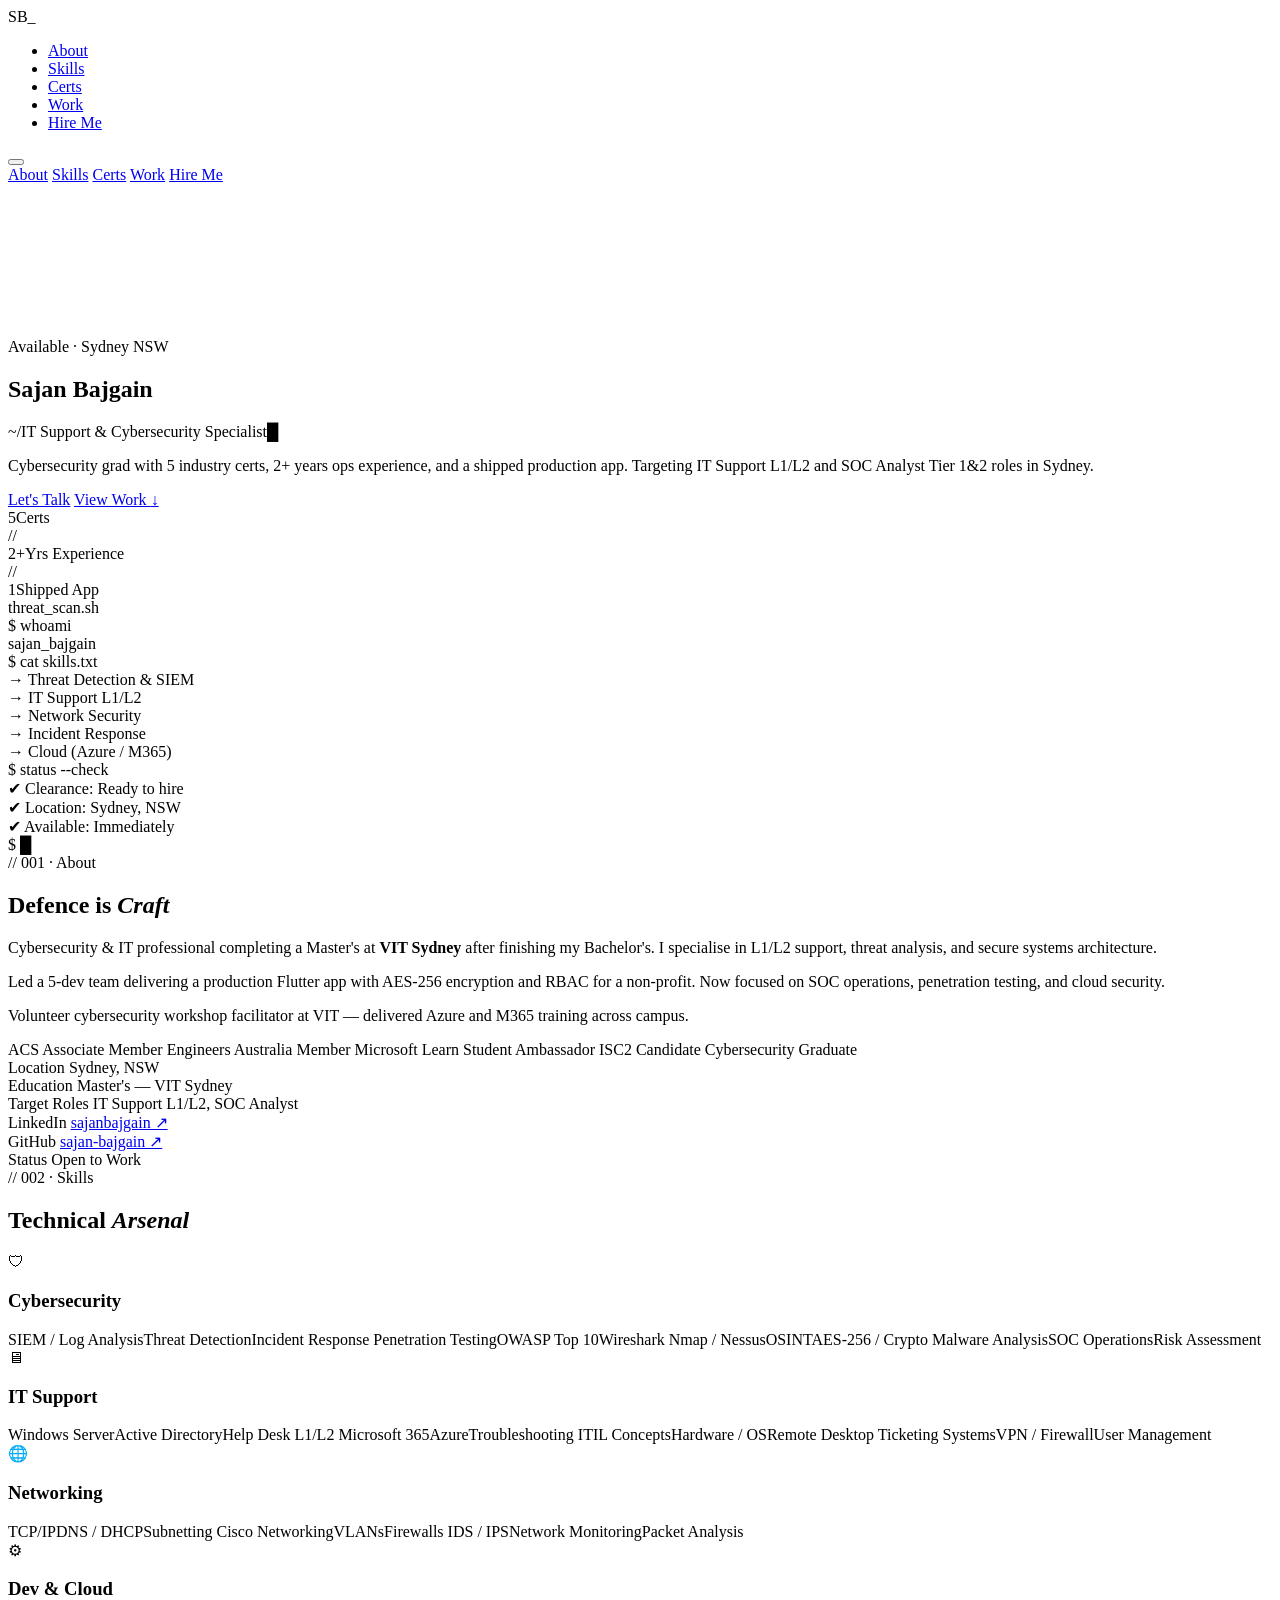
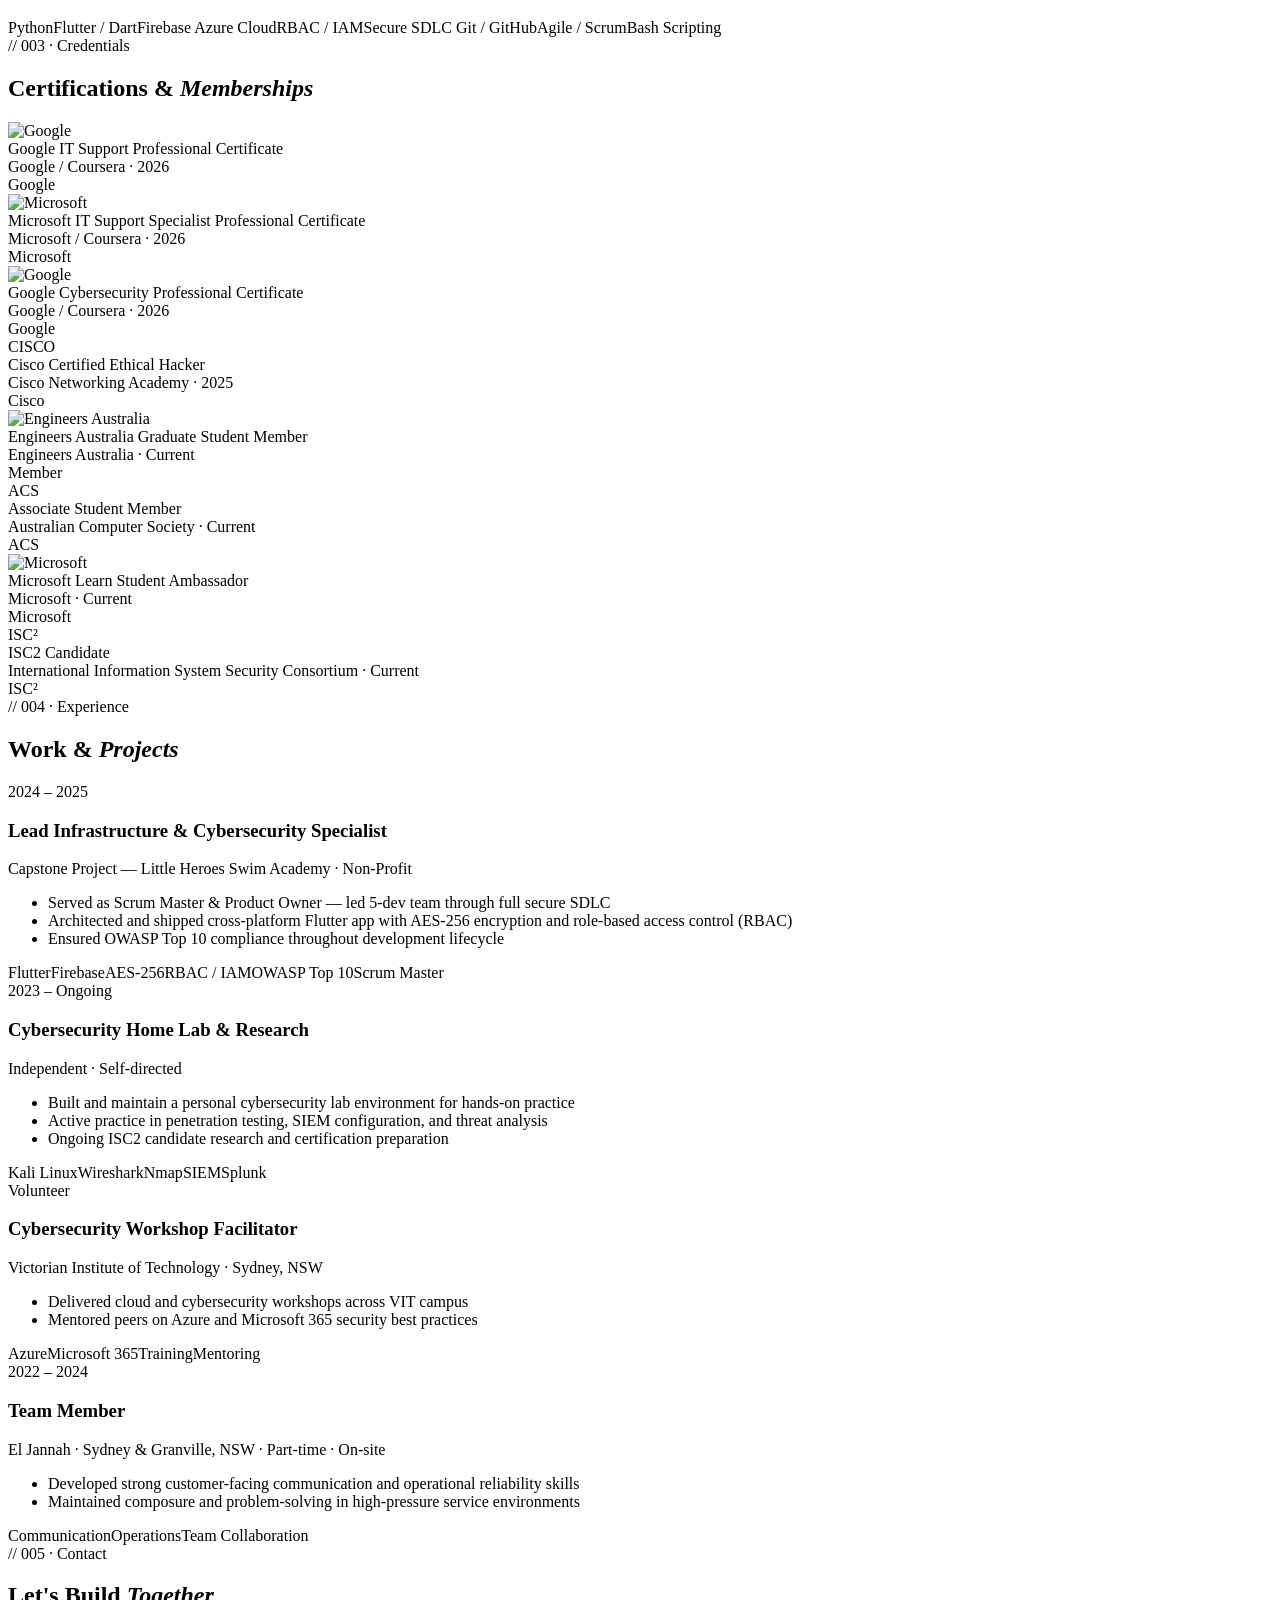
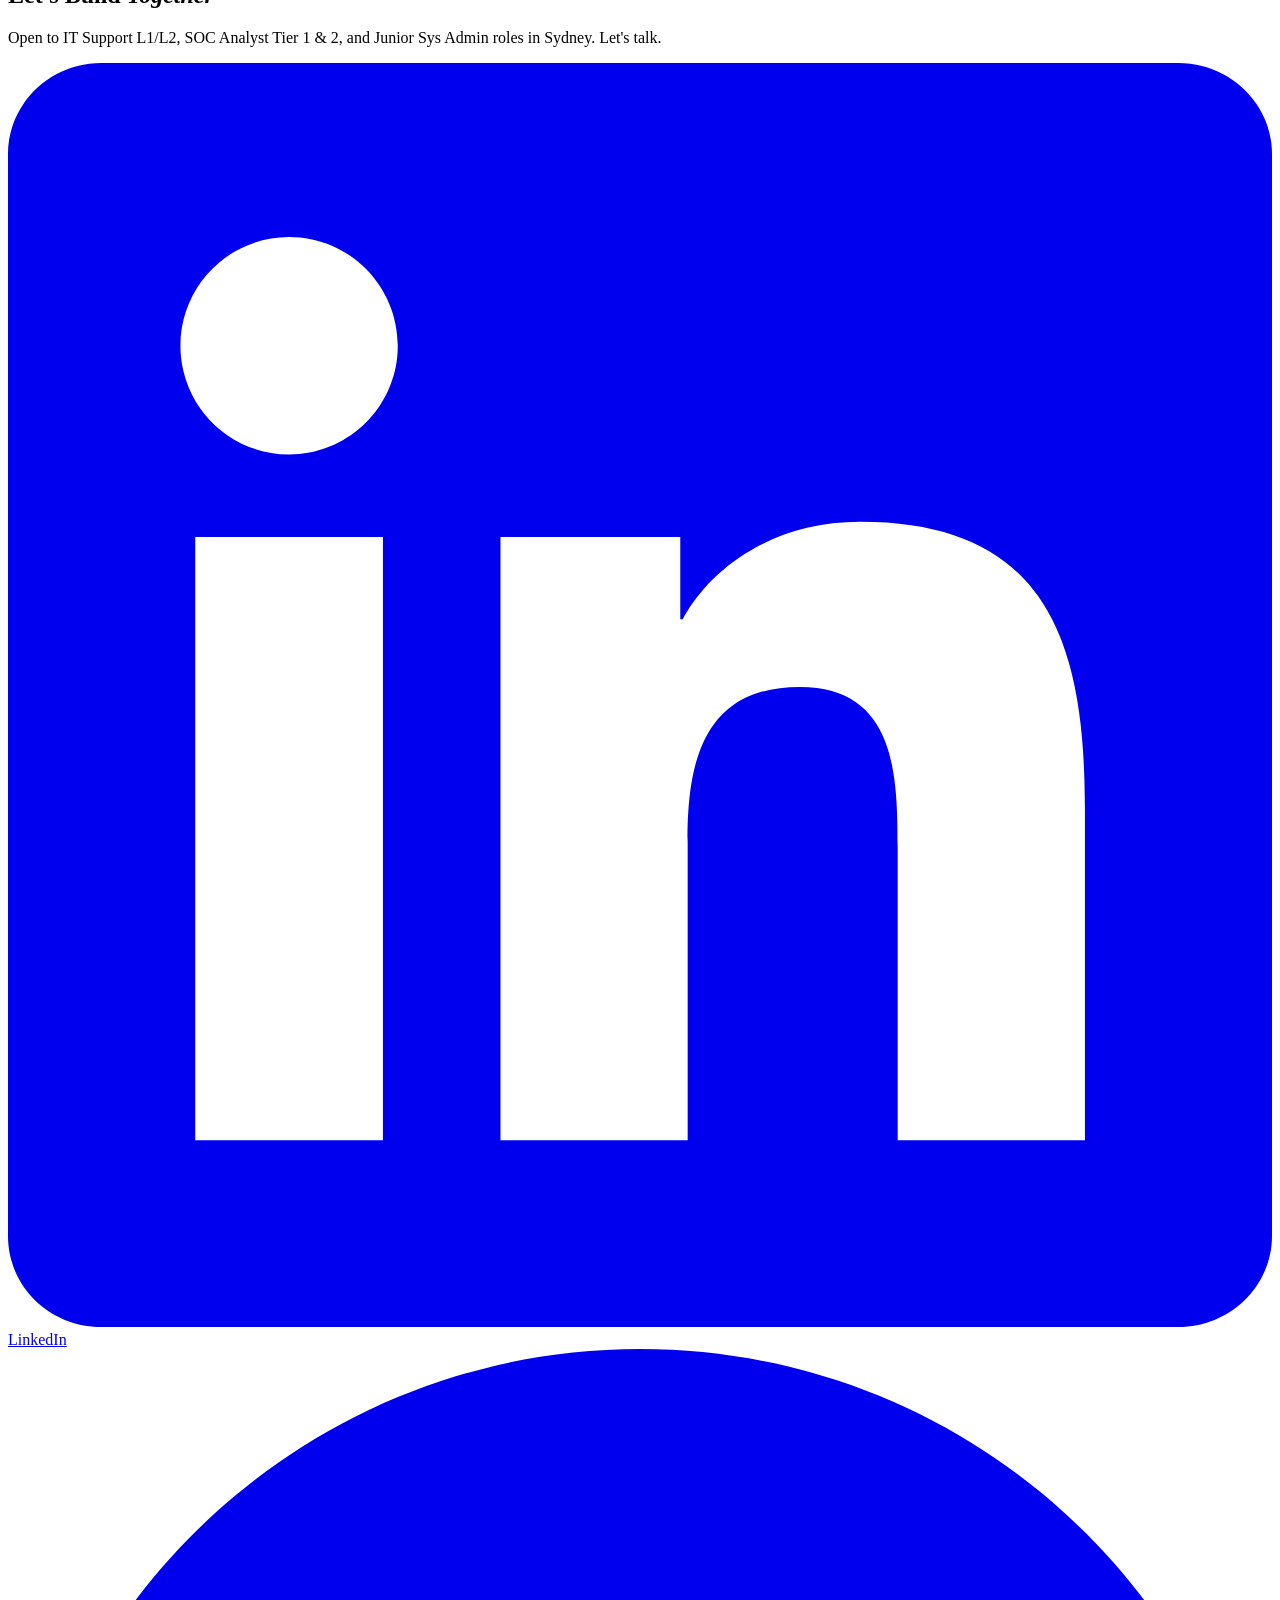
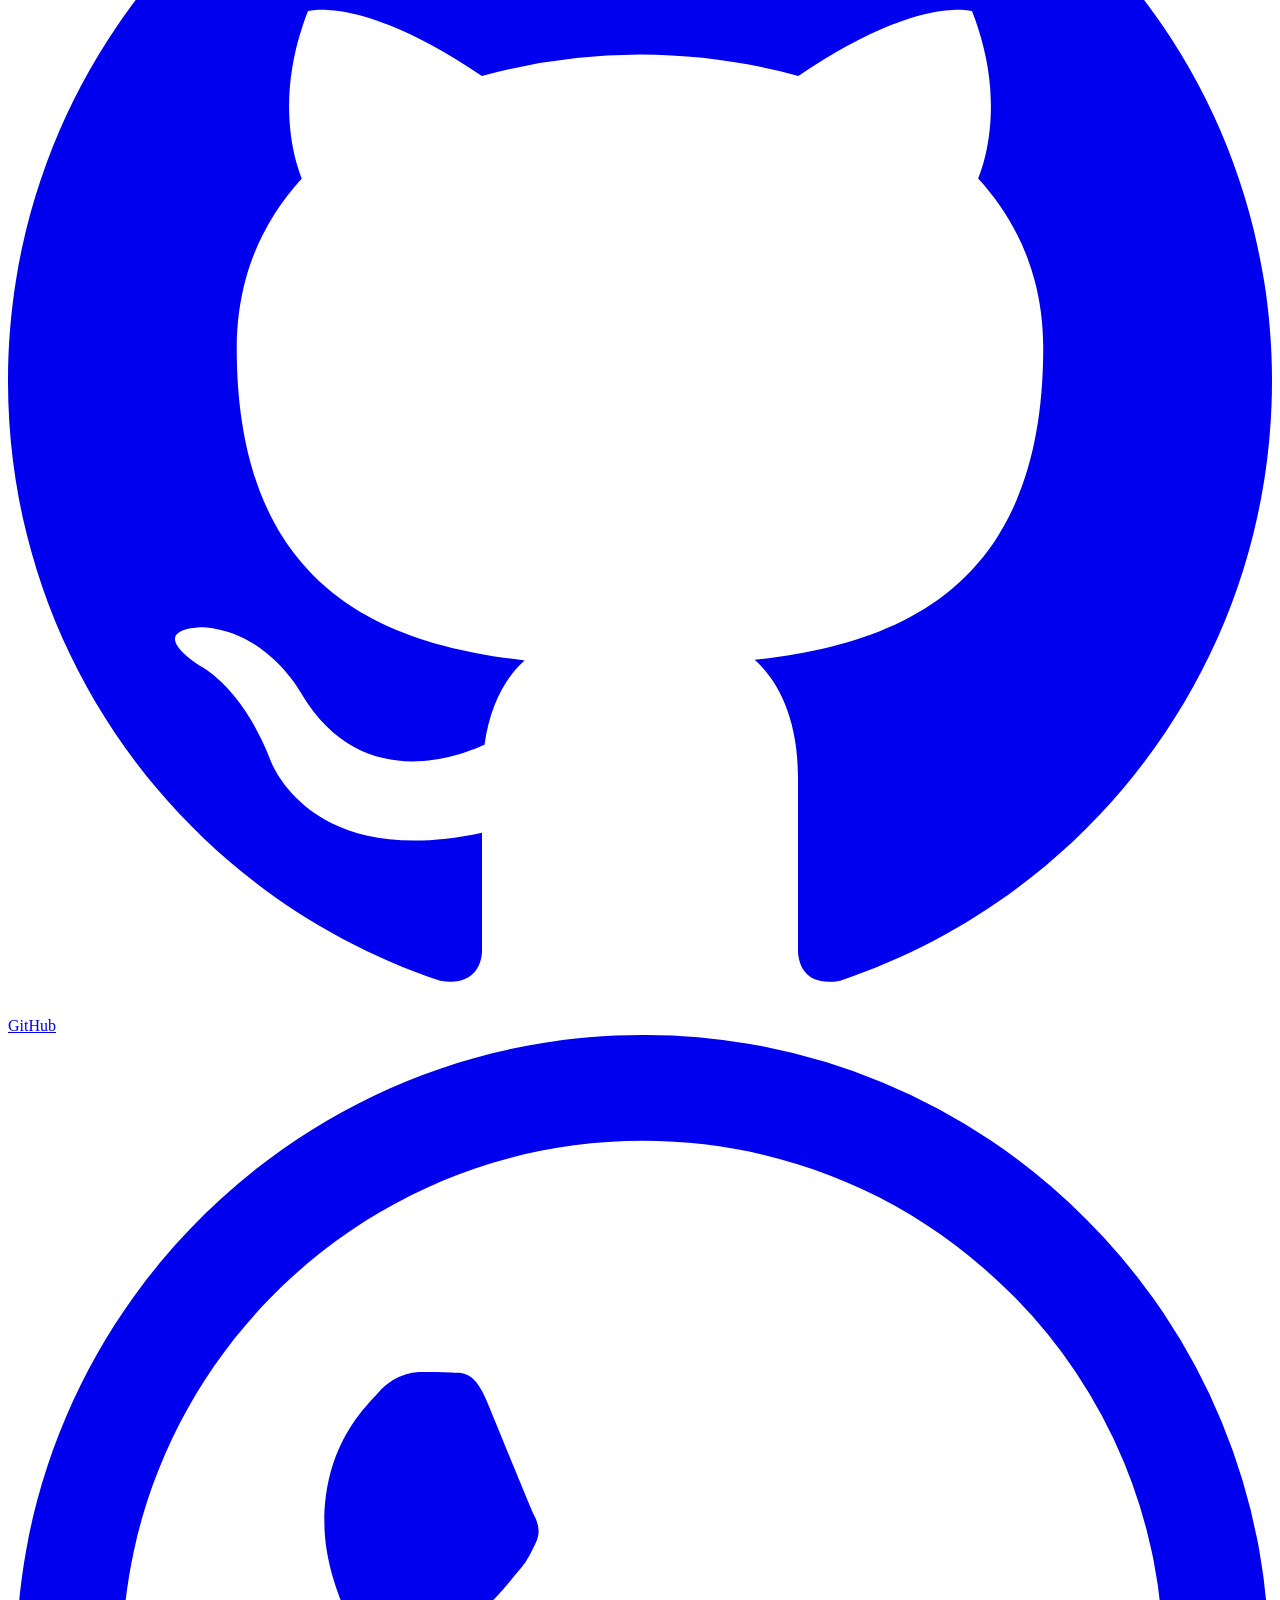
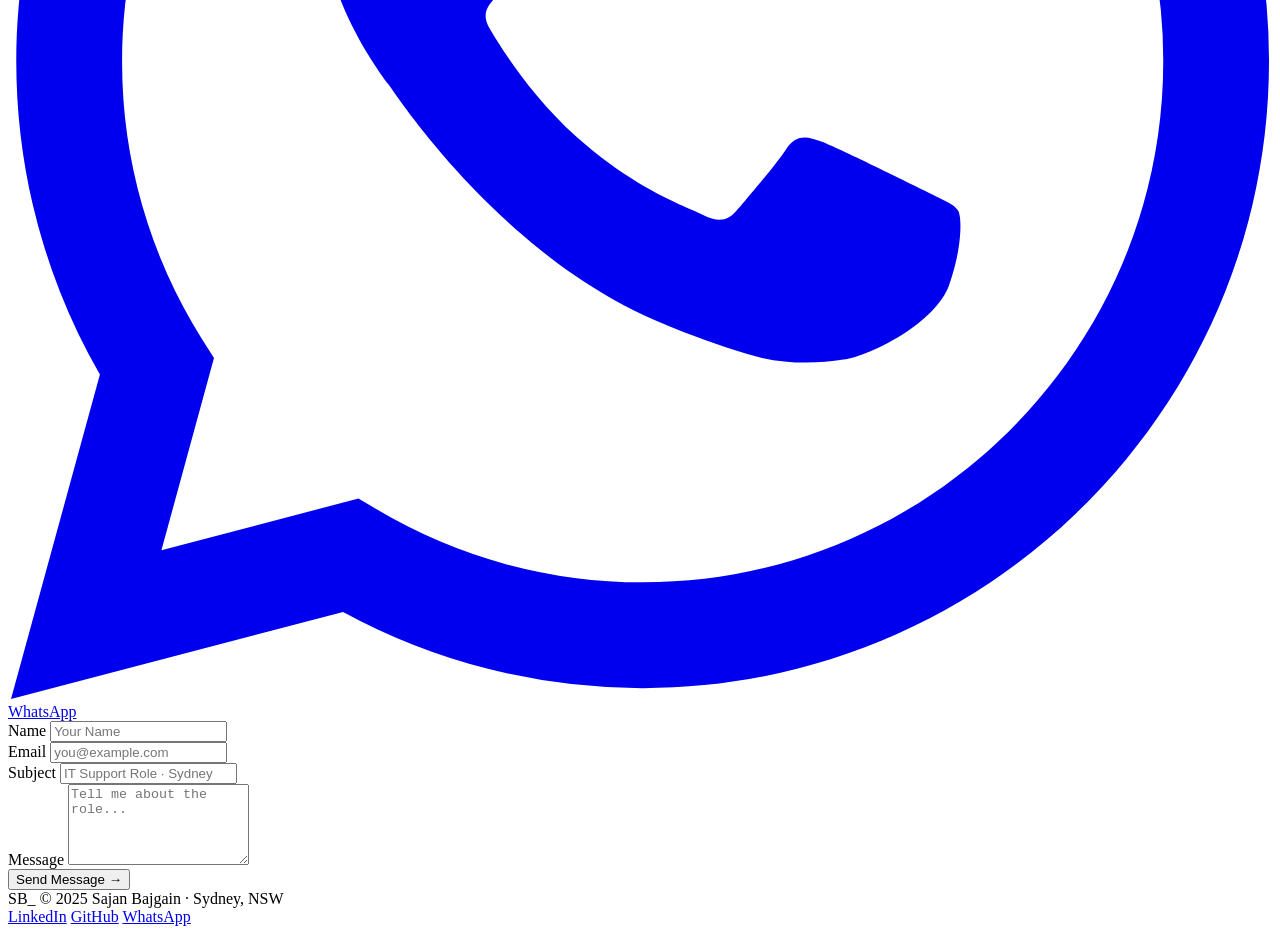
==== index.html @ f7d60b13 "Add files via upload" ====
<!DOCTYPE html>
<html lang="en">
<head>
<meta charset="UTF-8">
<meta name="viewport" content="width=device-width, initial-scale=1.0">
<title>Sajan Bajgain — IT Support & Cybersecurity</title>
<meta name="description" content="IT Support L1/L2 & SOC Analyst — Cybersecurity Graduate based in Sydney, NSW. Available for IT Support and SOC roles.">
<link rel="preconnect" href="https://fonts.googleapis.com">
<link rel="preconnect" href="https://fonts.gstatic.com" crossorigin>
<link href="https://fonts.googleapis.com/css2?family=IBM+Plex+Mono:ital,wght@0,300;0,400;0,500;0,600;0,700;1,300;1,400&family=Fraunces:ital,opsz,wght@0,9..144,300;0,9..144,400;0,9..144,700;0,9..144,900;1,9..144,300;1,9..144,400;1,9..144,700&family=DM+Sans:ital,opsz,wght@0,9..40,300;0,9..40,400;0,9..40,500;0,9..40,700;1,9..40,300&display=swap" rel="stylesheet">
<link rel="stylesheet" href="style.css">
</head>
<body>

<!-- NAV -->
<nav id="nav">
  <div class="nav-logo">SB<span class="nav-dot">_</span></div>
  <ul class="nav-links">
    <li><a href="#about">About</a></li>
    <li><a href="#skills">Skills</a></li>
    <li><a href="#certs">Certs</a></li>
    <li><a href="#experience">Work</a></li>
    <li><a href="#contact" class="nav-cta">Hire Me</a></li>
  </ul>
  <button class="nav-hamburger" id="hamburger" aria-label="Menu">
    <span></span><span></span><span></span>
  </button>
</nav>

<!-- MOBILE MENU -->
<div class="mobile-menu" id="mobileMenu">
  <a href="#about" class="mm-link">About</a>
  <a href="#skills" class="mm-link">Skills</a>
  <a href="#certs" class="mm-link">Certs</a>
  <a href="#experience" class="mm-link">Work</a>
  <a href="#contact" class="mm-link mm-cta">Hire Me</a>
</div>

<!-- HERO -->
<section id="hero">
  <div class="hero-bg">
    <canvas id="grid-canvas"></canvas>
  </div>
  <div class="hero-content">
    <div class="hero-tag">
      <span class="tag-dot"></span>
      <span class="tag-text">Available · Sydney NSW</span>
    </div>
    <h1 class="hero-name">
      <span class="name-line">Sajan</span>
      <span class="name-line">Bajgain</span>
    </h1>
    <div class="hero-role">
      <span class="role-prefix">~/</span><span id="typed-role">IT Support & Cybersecurity Specialist</span><span class="cursor-blink">█</span>
    </div>
    <p class="hero-desc">
      Cybersecurity grad with 5 industry certs, 2+ years ops experience, and a shipped production app. Targeting IT Support L1/L2 and SOC Analyst Tier 1&2 roles in Sydney.
    </p>
    <div class="hero-actions">
      <a href="#contact" class="btn-primary">Let's Talk</a>
      <a href="#experience" class="btn-ghost">View Work <span class="arrow">↓</span></a>
    </div>
    <div class="hero-stats">
      <div class="stat"><span class="stat-num">5</span><span class="stat-lbl">Certs</span></div>
      <div class="stat-sep">//</div>
      <div class="stat"><span class="stat-num">2+</span><span class="stat-lbl">Yrs Experience</span></div>
      <div class="stat-sep">//</div>
      <div class="stat"><span class="stat-num">1</span><span class="stat-lbl">Shipped App</span></div>
    </div>
  </div>
  <div class="hero-visual">
    <div class="terminal-card">
      <div class="term-header">
        <span class="term-dot red"></span>
        <span class="term-dot yellow"></span>
        <span class="term-dot green"></span>
        <span class="term-title">threat_scan.sh</span>
      </div>
      <div class="term-body">
        <div class="term-line"><span class="term-prompt">$</span> <span class="term-cmd">whoami</span></div>
        <div class="term-line term-out">sajan_bajgain</div>
        <div class="term-line"><span class="term-prompt">$</span> <span class="term-cmd">cat skills.txt</span></div>
        <div class="term-line term-green">→ Threat Detection & SIEM</div>
        <div class="term-line term-green">→ IT Support L1/L2</div>
        <div class="term-line term-green">→ Network Security</div>
        <div class="term-line term-green">→ Incident Response</div>
        <div class="term-line term-green">→ Cloud (Azure / M365)</div>
        <div class="term-line"><span class="term-prompt">$</span> <span class="term-cmd">status --check</span></div>
        <div class="term-line term-cyan">✔ Clearance: Ready to hire</div>
        <div class="term-line term-cyan">✔ Location: Sydney, NSW</div>
        <div class="term-line term-cyan">✔ Available: Immediately</div>
        <div class="term-line"><span class="term-prompt">$</span> <span class="cursor-blink-sm">█</span></div>
      </div>
    </div>
  </div>
</section>

<!-- ABOUT -->
<section id="about">
  <div class="container">
    <div class="section-label">// 001 · About</div>
    <div class="about-grid">
      <div class="about-text">
        <h2 class="section-heading">Defence is <em>Craft</em></h2>
        <p>Cybersecurity & IT professional completing a Master's at <strong>VIT Sydney</strong> after finishing my Bachelor's. I specialise in L1/L2 support, threat analysis, and secure systems architecture.</p>
        <p>Led a 5-dev team delivering a production Flutter app with AES-256 encryption and RBAC for a non-profit. Now focused on SOC operations, penetration testing, and cloud security.</p>
        <p>Volunteer cybersecurity workshop facilitator at VIT — delivered Azure and M365 training across campus.</p>
        <div class="about-badges">
          <span class="badge badge-blue">ACS Associate Member</span>
          <span class="badge badge-green">Engineers Australia Member</span>
          <span class="badge badge-purple">Microsoft Learn Student Ambassador</span>
          <span class="badge badge-teal">ISC2 Candidate</span>
          <span class="badge badge-orange">Cybersecurity Graduate</span>
        </div>
      </div>
      <div class="about-aside">
        <div class="info-card">
          <div class="info-row">
            <span class="info-key">Location</span>
            <span class="info-val">Sydney, NSW</span>
          </div>
          <div class="info-row">
            <span class="info-key">Education</span>
            <span class="info-val">Master's — VIT Sydney</span>
          </div>
          <div class="info-row">
            <span class="info-key">Target Roles</span>
            <span class="info-val">IT Support L1/L2, SOC Analyst</span>
          </div>
          <div class="info-row">
            <span class="info-key">LinkedIn</span>
            <span class="info-val"><a href="https://linkedin.com/in/sajanbajgain" target="_blank" rel="noopener">sajanbajgain ↗</a></span>
          </div>
          <div class="info-row">
            <span class="info-key">GitHub</span>
            <span class="info-val"><a href="https://github.com/sajan-bajgain" target="_blank" rel="noopener">sajan-bajgain ↗</a></span>
          </div>
          <div class="info-row">
            <span class="info-key">Status</span>
            <span class="info-val status-open"><span class="pulse"></span> Open to Work</span>
          </div>
        </div>
      </div>
    </div>
  </div>
</section>

<!-- SKILLS -->
<section id="skills">
  <div class="container">
    <div class="section-label">// 002 · Skills</div>
    <h2 class="section-heading">Technical <em>Arsenal</em></h2>
    <div class="skills-grid">

      <div class="skill-block">
        <div class="skill-block-header">
          <span class="skill-icon">🛡</span>
          <h3>Cybersecurity</h3>
        </div>
        <div class="skill-tags">
          <span>SIEM / Log Analysis</span><span>Threat Detection</span><span>Incident Response</span>
          <span>Penetration Testing</span><span>OWASP Top 10</span><span>Wireshark</span>
          <span>Nmap / Nessus</span><span>OSINT</span><span>AES-256 / Crypto</span>
          <span>Malware Analysis</span><span>SOC Operations</span><span>Risk Assessment</span>
        </div>
      </div>

      <div class="skill-block">
        <div class="skill-block-header">
          <span class="skill-icon">🖥</span>
          <h3>IT Support</h3>
        </div>
        <div class="skill-tags">
          <span>Windows Server</span><span>Active Directory</span><span>Help Desk L1/L2</span>
          <span>Microsoft 365</span><span>Azure</span><span>Troubleshooting</span>
          <span>ITIL Concepts</span><span>Hardware / OS</span><span>Remote Desktop</span>
          <span>Ticketing Systems</span><span>VPN / Firewall</span><span>User Management</span>
        </div>
      </div>

      <div class="skill-block">
        <div class="skill-block-header">
          <span class="skill-icon">🌐</span>
          <h3>Networking</h3>
        </div>
        <div class="skill-tags">
          <span>TCP/IP</span><span>DNS / DHCP</span><span>Subnetting</span>
          <span>Cisco Networking</span><span>VLANs</span><span>Firewalls</span>
          <span>IDS / IPS</span><span>Network Monitoring</span><span>Packet Analysis</span>
        </div>
      </div>

      <div class="skill-block">
        <div class="skill-block-header">
          <span class="skill-icon">⚙</span>
          <h3>Dev & Cloud</h3>
        </div>
        <div class="skill-tags">
          <span>Python</span><span>Flutter / Dart</span><span>Firebase</span>
          <span>Azure Cloud</span><span>RBAC / IAM</span><span>Secure SDLC</span>
          <span>Git / GitHub</span><span>Agile / Scrum</span><span>Bash Scripting</span>
        </div>
      </div>

    </div>
  </div>
</section>

<!-- CERTIFICATIONS -->
<section id="certs">
  <div class="container">
    <div class="section-label">// 003 · Credentials</div>
    <h2 class="section-heading">Certifications & <em>Memberships</em></h2>
    <div class="certs-list">

      <div class="cert-row">
        <div class="cert-logo">
          <img src="https://upload.wikimedia.org/wikipedia/commons/thumb/5/53/Google_%22G%22_Logo.svg/96px-Google_%22G%22_Logo.svg.png" alt="Google" loading="lazy">
        </div>
        <div class="cert-info">
          <div class="cert-name">Google IT Support Professional Certificate</div>
          <div class="cert-meta">Google / Coursera · 2026</div>
        </div>
        <div class="cert-badge badge-google">Google</div>
      </div>

      <div class="cert-row">
        <div class="cert-logo">
          <img src="https://upload.wikimedia.org/wikipedia/commons/thumb/4/44/Microsoft_logo.svg/96px-Microsoft_logo.svg.png" alt="Microsoft" loading="lazy">
        </div>
        <div class="cert-info">
          <div class="cert-name">Microsoft IT Support Specialist Professional Certificate</div>
          <div class="cert-meta">Microsoft / Coursera · 2026</div>
        </div>
        <div class="cert-badge badge-ms">Microsoft</div>
      </div>

      <div class="cert-row">
        <div class="cert-logo">
          <img src="https://upload.wikimedia.org/wikipedia/commons/thumb/5/53/Google_%22G%22_Logo.svg/96px-Google_%22G%22_Logo.svg.png" alt="Google" loading="lazy">
        </div>
        <div class="cert-info">
          <div class="cert-name">Google Cybersecurity Professional Certificate</div>
          <div class="cert-meta">Google / Coursera · 2026</div>
        </div>
        <div class="cert-badge badge-google">Google</div>
      </div>

      <div class="cert-row">
        <div class="cert-logo cert-logo-cisco">
          <span>CISCO</span>
        </div>
        <div class="cert-info">
          <div class="cert-name">Cisco Certified Ethical Hacker</div>
          <div class="cert-meta">Cisco Networking Academy · 2025</div>
        </div>
        <div class="cert-badge badge-cisco">Cisco</div>
      </div>

      <div class="cert-row">
        <div class="cert-logo">
          <img src="https://images.credly.com/images/c02031d7-a76a-4f9d-b788-861d444c9344/blob.png" alt="Engineers Australia" loading="lazy">
        </div>
        <div class="cert-info">
          <div class="cert-name">Engineers Australia Graduate Student Member</div>
          <div class="cert-meta">Engineers Australia · Current</div>
        </div>
        <div class="cert-badge badge-ea">Member</div>
      </div>

      <div class="cert-row">
        <div class="cert-logo cert-logo-acs">
          <span>ACS</span>
        </div>
        <div class="cert-info">
          <div class="cert-name">Associate Student Member</div>
          <div class="cert-meta">Australian Computer Society · Current</div>
        </div>
        <div class="cert-badge badge-acs">ACS</div>
      </div>

      <div class="cert-row">
        <div class="cert-logo cert-logo-ms-blue">
          <img src="https://upload.wikimedia.org/wikipedia/commons/thumb/4/44/Microsoft_logo.svg/96px-Microsoft_logo.svg.png" alt="Microsoft" loading="lazy">
        </div>
        <div class="cert-info">
          <div class="cert-name">Microsoft Learn Student Ambassador</div>
          <div class="cert-meta">Microsoft · Current</div>
        </div>
        <div class="cert-badge badge-ms">Microsoft</div>
      </div>

      <div class="cert-row">
        <div class="cert-logo cert-logo-isc2">
          <span>ISC²</span>
        </div>
        <div class="cert-info">
          <div class="cert-name">ISC2 Candidate</div>
          <div class="cert-meta">International Information System Security Consortium · Current</div>
        </div>
        <div class="cert-badge badge-isc2">ISC²</div>
      </div>

    </div>
  </div>
</section>

<!-- EXPERIENCE -->
<section id="experience">
  <div class="container">
    <div class="section-label">// 004 · Experience</div>
    <h2 class="section-heading">Work & <em>Projects</em></h2>
    <div class="timeline">

      <div class="tl-item">
        <div class="tl-marker"></div>
        <div class="tl-content">
          <div class="tl-period">2024 – 2025</div>
          <h3 class="tl-title">Lead Infrastructure & Cybersecurity Specialist</h3>
          <div class="tl-org">Capstone Project — Little Heroes Swim Academy · Non-Profit</div>
          <ul class="tl-points">
            <li>Served as Scrum Master & Product Owner — led 5-dev team through full secure SDLC</li>
            <li>Architected and shipped cross-platform Flutter app with AES-256 encryption and role-based access control (RBAC)</li>
            <li>Ensured OWASP Top 10 compliance throughout development lifecycle</li>
          </ul>
          <div class="tl-tags">
            <span>Flutter</span><span>Firebase</span><span>AES-256</span><span>RBAC / IAM</span><span>OWASP Top 10</span><span>Scrum Master</span>
          </div>
        </div>
      </div>

      <div class="tl-item">
        <div class="tl-marker"></div>
        <div class="tl-content">
          <div class="tl-period">2023 – Ongoing</div>
          <h3 class="tl-title">Cybersecurity Home Lab & Research</h3>
          <div class="tl-org">Independent · Self-directed</div>
          <ul class="tl-points">
            <li>Built and maintain a personal cybersecurity lab environment for hands-on practice</li>
            <li>Active practice in penetration testing, SIEM configuration, and threat analysis</li>
            <li>Ongoing ISC2 candidate research and certification preparation</li>
          </ul>
          <div class="tl-tags">
            <span>Kali Linux</span><span>Wireshark</span><span>Nmap</span><span>SIEM</span><span>Splunk</span>
          </div>
        </div>
      </div>

      <div class="tl-item">
        <div class="tl-marker"></div>
        <div class="tl-content">
          <div class="tl-period">Volunteer</div>
          <h3 class="tl-title">Cybersecurity Workshop Facilitator</h3>
          <div class="tl-org">Victorian Institute of Technology · Sydney, NSW</div>
          <ul class="tl-points">
            <li>Delivered cloud and cybersecurity workshops across VIT campus</li>
            <li>Mentored peers on Azure and Microsoft 365 security best practices</li>
          </ul>
          <div class="tl-tags">
            <span>Azure</span><span>Microsoft 365</span><span>Training</span><span>Mentoring</span>
          </div>
        </div>
      </div>

      <div class="tl-item">
        <div class="tl-marker"></div>
        <div class="tl-content">
          <div class="tl-period">2022 – 2024</div>
          <h3 class="tl-title">Team Member</h3>
          <div class="tl-org">El Jannah · Sydney & Granville, NSW · Part-time · On-site</div>
          <ul class="tl-points">
            <li>Developed strong customer-facing communication and operational reliability skills</li>
            <li>Maintained composure and problem-solving in high-pressure service environments</li>
          </ul>
          <div class="tl-tags">
            <span>Communication</span><span>Operations</span><span>Team Collaboration</span>
          </div>
        </div>
      </div>

    </div>
  </div>
</section>

<!-- CONTACT -->
<section id="contact">
  <div class="container">
    <div class="section-label">// 005 · Contact</div>
    <div class="contact-split">
      <div class="contact-left">
        <h2 class="section-heading">Let's Build <em>Together</em></h2>
        <p class="contact-desc">Open to IT Support L1/L2, SOC Analyst Tier 1 & 2, and Junior Sys Admin roles in Sydney. Let's talk.</p>
        <div class="contact-links">
          <a href="https://linkedin.com/in/sajanbajgain" target="_blank" rel="noopener" class="contact-link">
            <svg viewBox="0 0 24 24" fill="currentColor"><path d="M20.447 20.452h-3.554v-5.569c0-1.328-.027-3.037-1.852-3.037-1.853 0-2.136 1.445-2.136 2.939v5.667H9.351V9h3.414v1.561h.046c.477-.9 1.637-1.85 3.37-1.85 3.601 0 4.267 2.37 4.267 5.455v6.286zM5.337 7.433c-1.144 0-2.063-.926-2.063-2.065 0-1.138.92-2.063 2.063-2.063 1.14 0 2.064.925 2.064 2.063 0 1.139-.925 2.065-2.064 2.065zm1.782 13.019H3.555V9h3.564v11.452zM22.225 0H1.771C.792 0 0 .774 0 1.729v20.542C0 23.227.792 24 1.771 24h20.451C23.2 24 24 23.227 24 22.271V1.729C24 .774 23.2 0 22.222 0h.003z"/></svg>
            LinkedIn
          </a>
          <a href="https://github.com/sajan-bajgain" target="_blank" rel="noopener" class="contact-link">
            <svg viewBox="0 0 24 24" fill="currentColor"><path d="M12 0C5.374 0 0 5.373 0 12c0 5.302 3.438 9.8 8.207 11.387.599.111.793-.261.793-.577v-2.234c-3.338.726-4.033-1.416-4.033-1.416-.546-1.387-1.333-1.756-1.333-1.756-1.089-.745.083-.729.083-.729 1.205.084 1.839 1.237 1.839 1.237 1.07 1.834 2.807 1.304 3.492.997.107-.775.418-1.305.762-1.604-2.665-.305-5.467-1.334-5.467-5.931 0-1.311.469-2.381 1.236-3.221-.124-.303-.535-1.524.117-3.176 0 0 1.008-.322 3.301 1.23A11.509 11.509 0 0112 5.803c1.02.005 2.047.138 3.006.404 2.291-1.552 3.297-1.23 3.297-1.23.653 1.653.242 2.874.118 3.176.77.84 1.235 1.911 1.235 3.221 0 4.609-2.807 5.624-5.479 5.921.43.372.823 1.102.823 2.222v3.293c0 .319.192.694.801.576C20.566 21.797 24 17.3 24 12c0-6.627-5.373-12-12-12z"/></svg>
            GitHub
          </a>
          <a href="https://wa.me/61411158424" target="_blank" rel="noopener" class="contact-link">
            <svg viewBox="0 0 24 24" fill="currentColor"><path d="M17.472 14.382c-.297-.149-1.758-.867-2.03-.967-.273-.099-.471-.148-.67.15-.197.297-.767.966-.94 1.164-.173.199-.347.223-.644.075-.297-.15-1.255-.463-2.39-1.475-.883-.788-1.48-1.761-1.653-2.059-.173-.297-.018-.458.13-.606.134-.133.298-.347.446-.52.149-.174.198-.298.298-.497.099-.198.05-.371-.025-.52-.075-.149-.669-1.612-.916-2.207-.242-.579-.487-.5-.669-.51-.173-.008-.371-.01-.57-.01-.198 0-.52.074-.792.372-.272.297-1.04 1.016-1.04 2.479 0 1.462 1.065 2.875 1.213 3.074.149.198 2.096 3.2 5.077 4.487.709.306 1.262.489 1.694.625.712.227 1.36.195 1.871.118.571-.085 1.758-.719 2.006-1.413.248-.694.248-1.289.173-1.413-.074-.124-.272-.198-.57-.347m-5.421 7.403h-.004a9.87 9.87 0 01-5.031-1.378l-.361-.214-3.741.982.998-3.648-.235-.374a9.86 9.86 0 01-1.51-5.26c.001-5.45 4.436-9.884 9.888-9.884 2.64 0 5.122 1.03 6.988 2.898a9.825 9.825 0 012.893 6.994c-.003 5.45-4.437 9.884-9.885 9.884m8.413-18.297A11.815 11.815 0 0012.05 0C5.495 0 .16 5.335.157 11.892c0 2.096.547 4.142 1.588 5.945L.057 24l6.305-1.654a11.882 11.882 0 005.683 1.448h.005c6.554 0 11.89-5.335 11.893-11.893a11.821 11.821 0 00-3.48-8.413z"/></svg>
            WhatsApp
          </a>
        </div>
      </div>
      <div class="contact-right">
        <form class="contact-form" id="contactForm" action="https://formspree.io/f/xlgvklgp" method="POST">
          <div class="form-row">
            <div class="form-group">
              <label for="name">Name</label>
              <input type="text" id="name" name="name" placeholder="Your Name" required>
            </div>
            <div class="form-group">
              <label for="email">Email</label>
              <input type="email" id="email" name="email" placeholder="you@example.com" required>
            </div>
          </div>
          <div class="form-group">
            <label for="subject">Subject</label>
            <input type="text" id="subject" name="subject" placeholder="IT Support Role · Sydney" required>
          </div>
          <div class="form-group">
            <label for="message">Message</label>
            <textarea id="message" name="message" rows="5" placeholder="Tell me about the role..." required></textarea>
          </div>
          <button type="submit" class="btn-primary form-submit">
            Send Message <span class="arrow">→</span>
          </button>
          <div id="form-success" class="form-success" style="display:none">✔ Message sent — I'll be in touch within 24 hours.</div>
        </form>
      </div>
    </div>
  </div>
</section>

<!-- FOOTER -->
<footer>
  <div class="container footer-inner">
    <div class="footer-left">
      <span class="footer-logo">SB<span>_</span></span>
      <span class="footer-copy">© 2025 Sajan Bajgain · Sydney, NSW</span>
    </div>
    <div class="footer-right">
      <a href="https://linkedin.com/in/sajanbajgain" target="_blank" rel="noopener">LinkedIn</a>
      <a href="https://github.com/sajan-bajgain" target="_blank" rel="noopener">GitHub</a>
      <a href="https://wa.me/61411158424" target="_blank" rel="noopener">WhatsApp</a>
    </div>
  </div>
</footer>

<script src="script.js"></script>
</body>
</html>
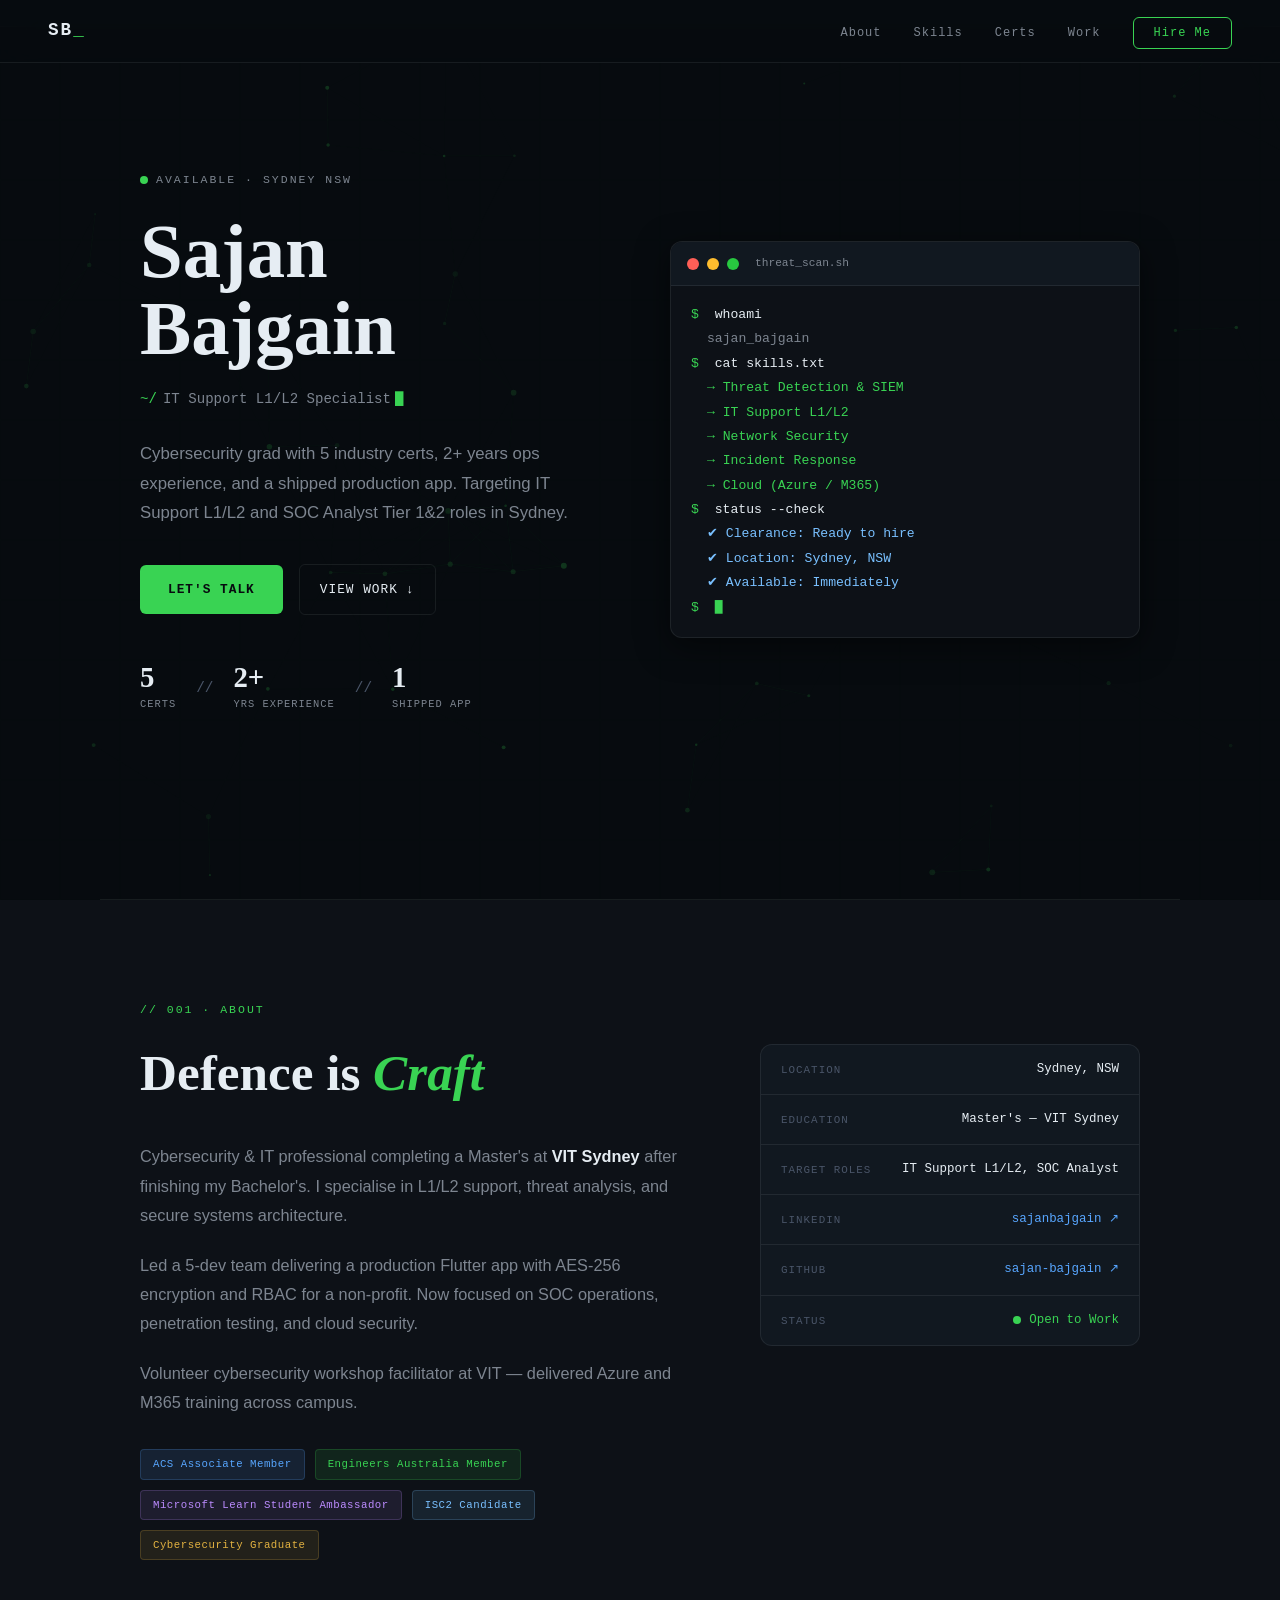
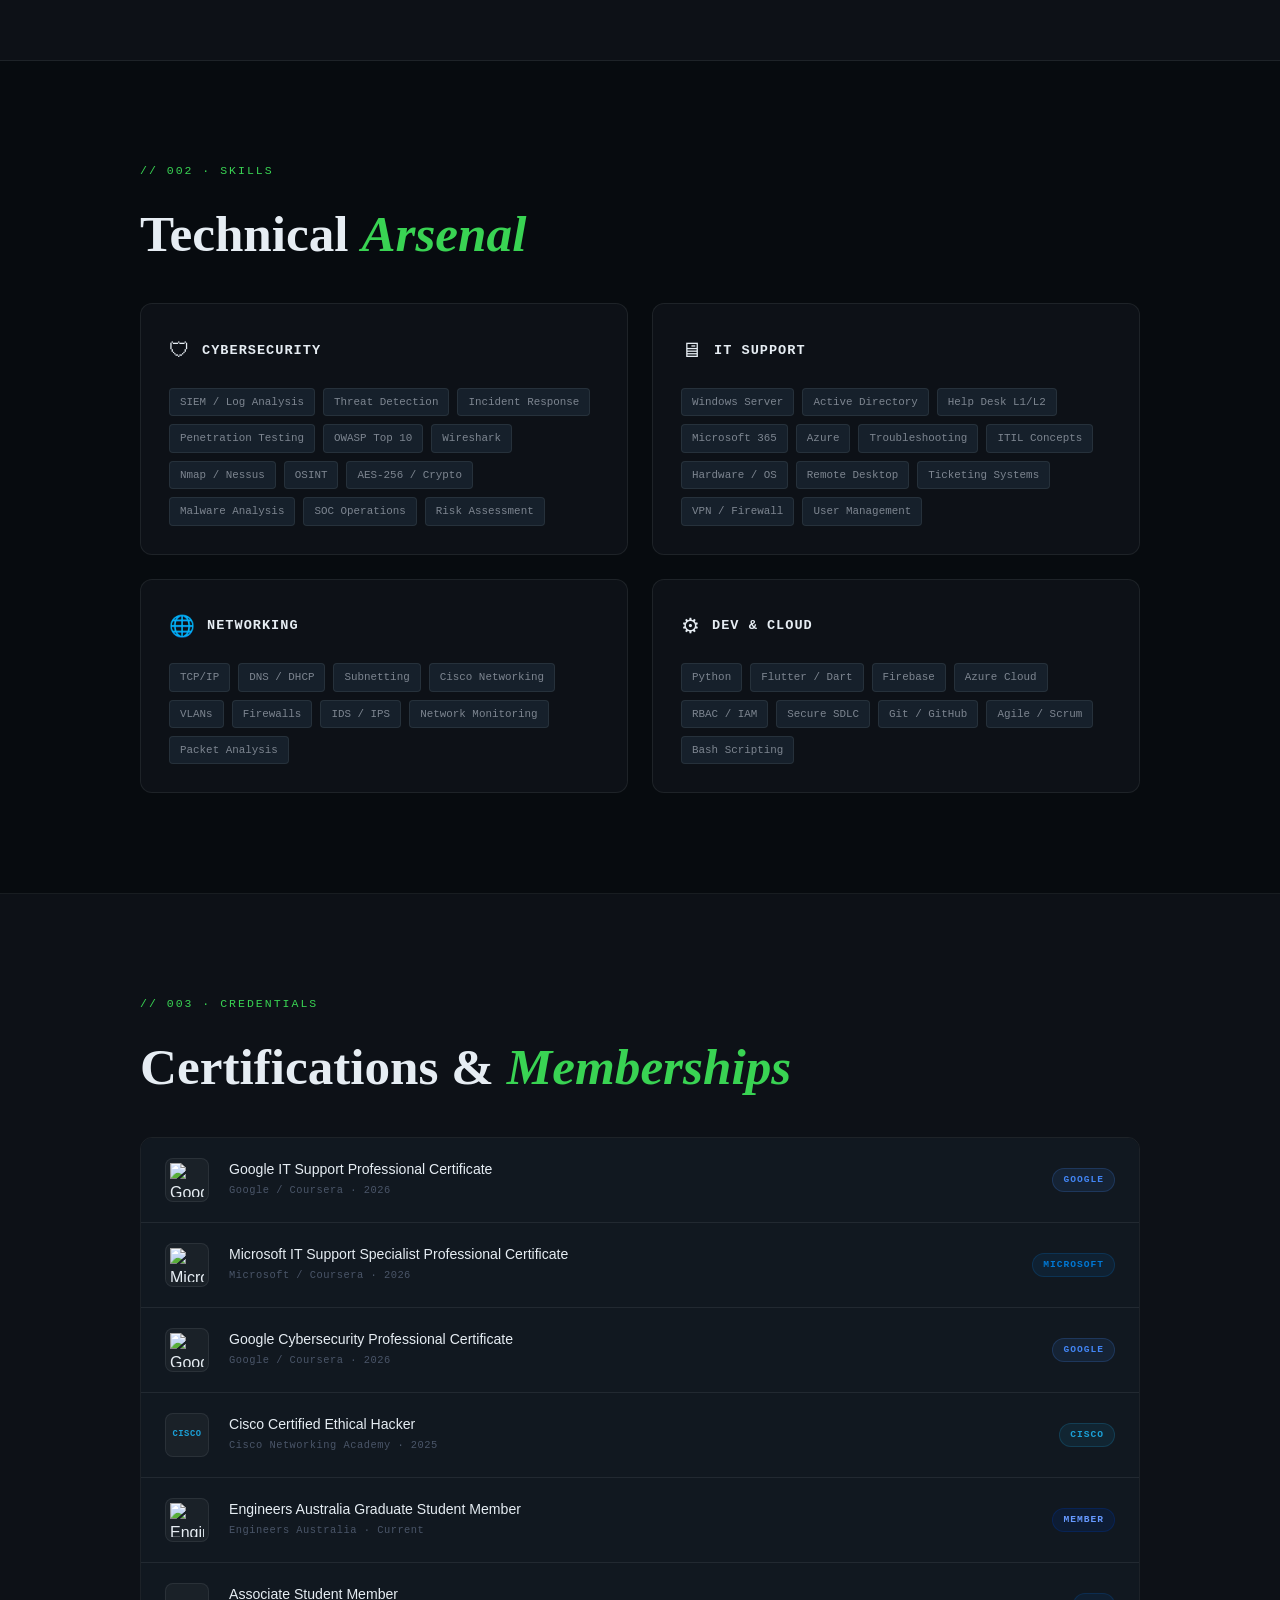
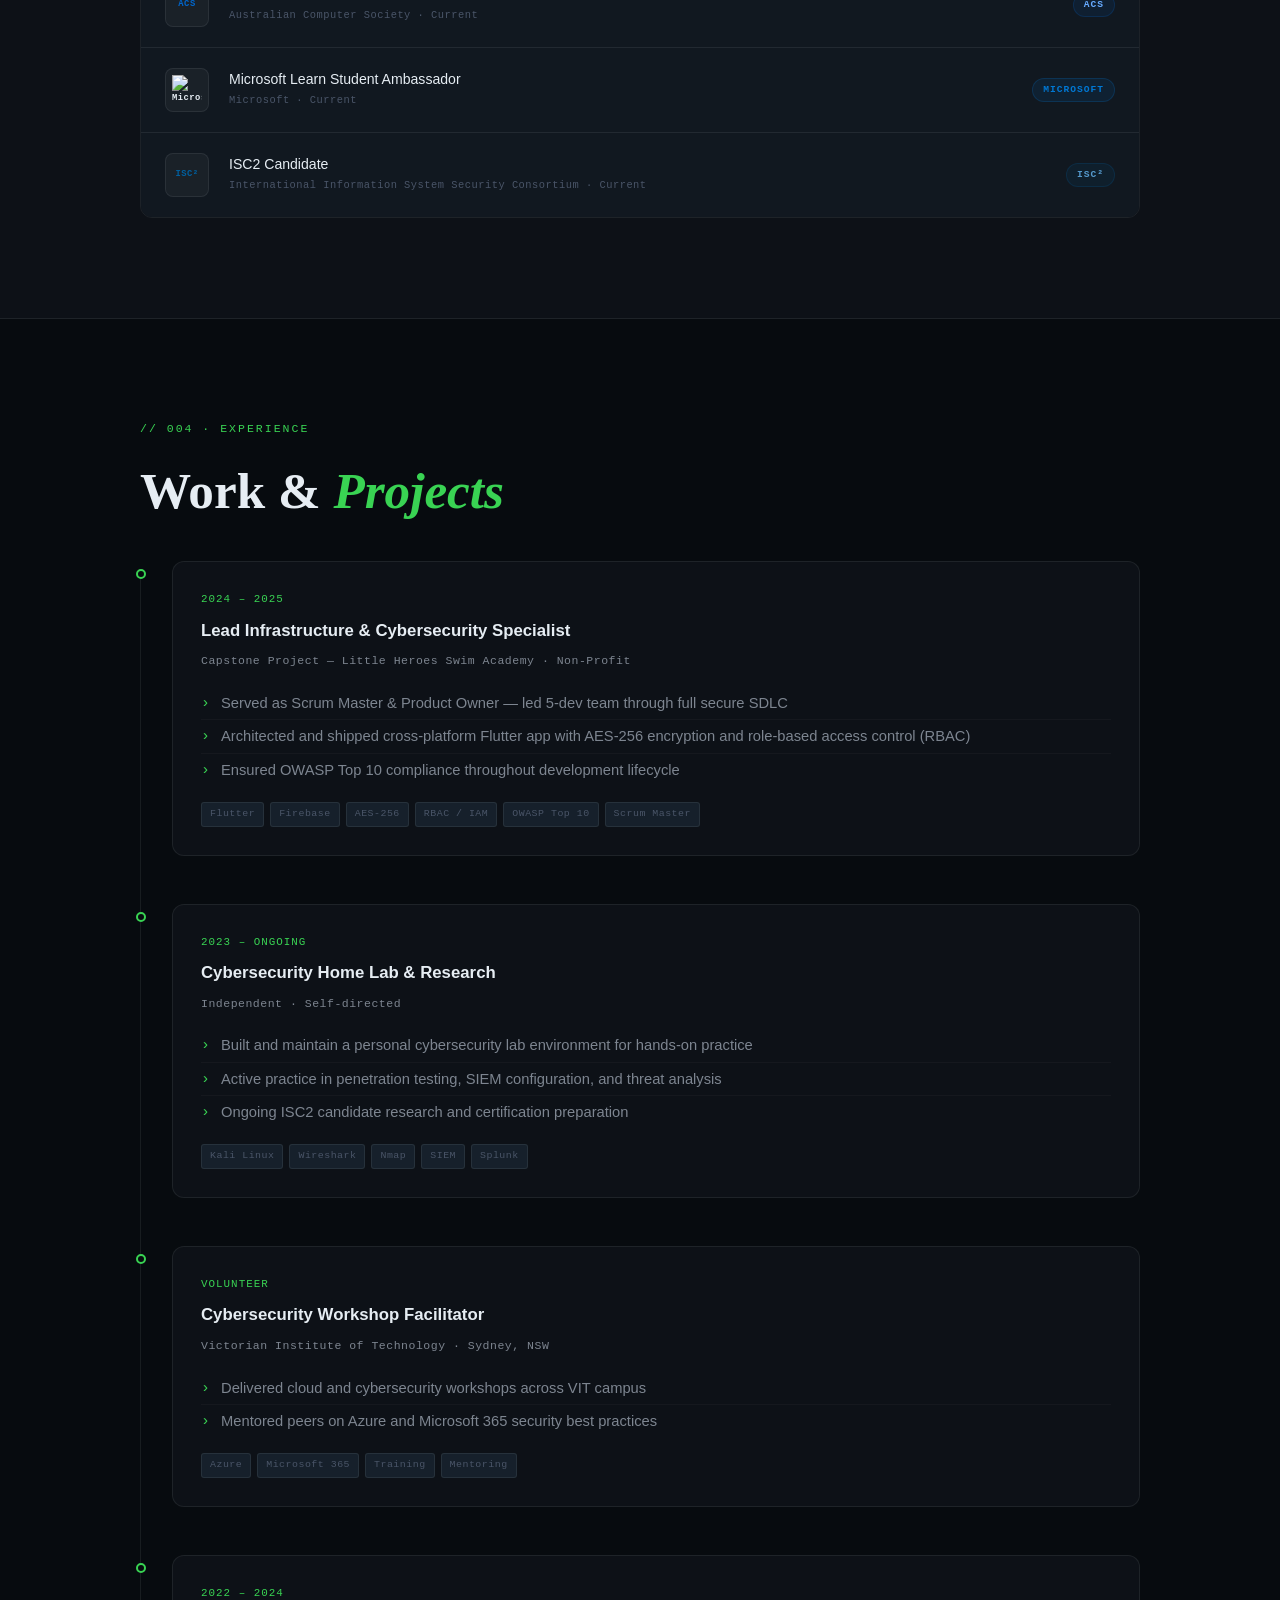
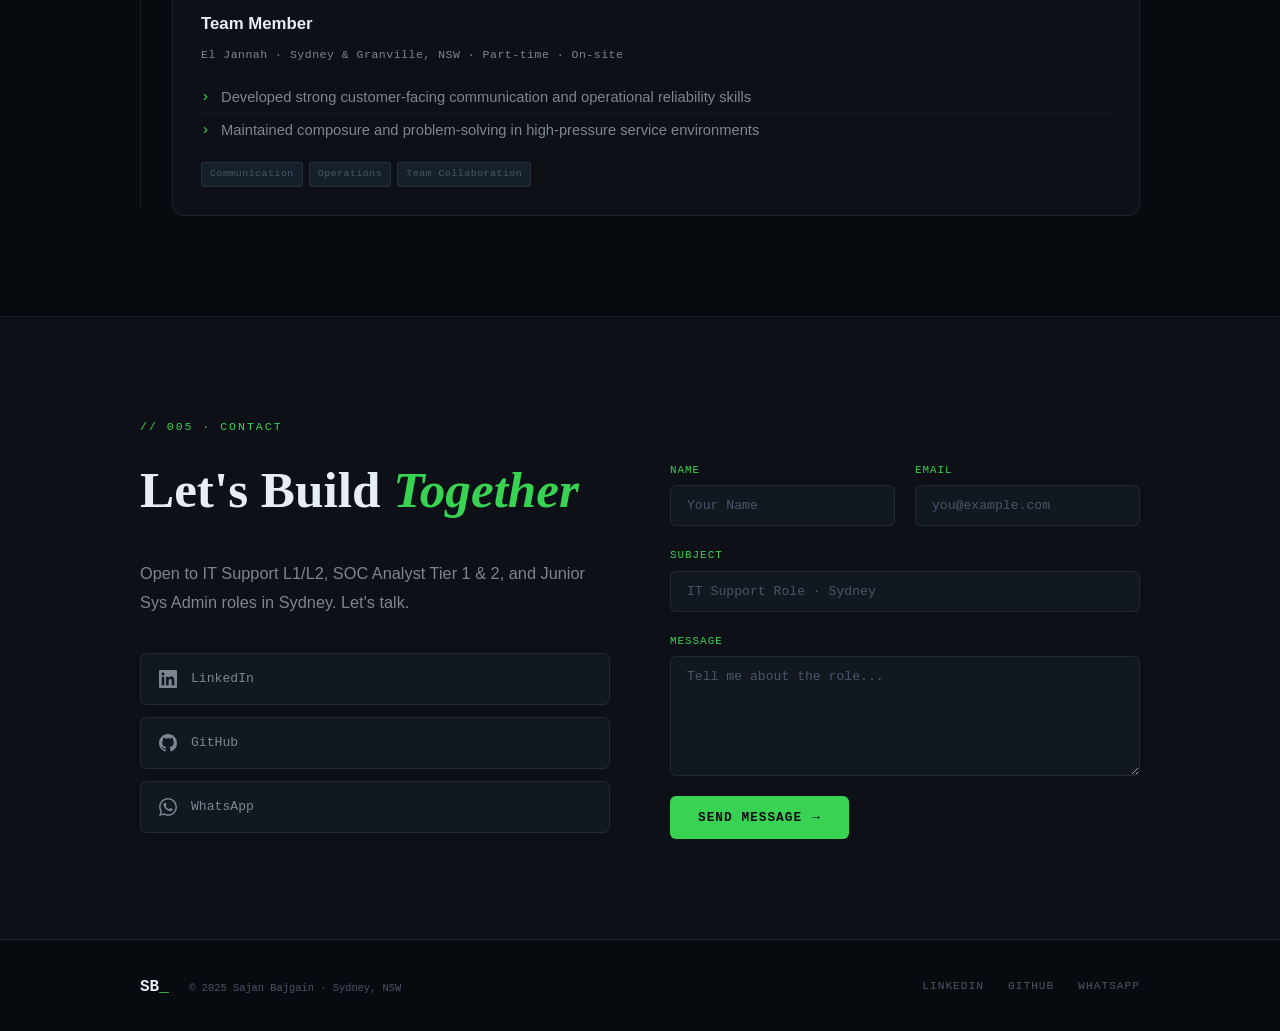
==== commit 6244ff83: "Add files via upload" ====
--- a/index.html
+++ b/index.html
@@ -8,7 +8,1052 @@
 <link rel="preconnect" href="https://fonts.googleapis.com">
 <link rel="preconnect" href="https://fonts.gstatic.com" crossorigin>
 <link href="https://fonts.googleapis.com/css2?family=IBM+Plex+Mono:ital,wght@0,300;0,400;0,500;0,600;0,700;1,300;1,400&family=Fraunces:ital,opsz,wght@0,9..144,300;0,9..144,400;0,9..144,700;0,9..144,900;1,9..144,300;1,9..144,400;1,9..144,700&family=DM+Sans:ital,opsz,wght@0,9..40,300;0,9..40,400;0,9..40,500;0,9..40,700;1,9..40,300&display=swap" rel="stylesheet">
-<link rel="stylesheet" href="style.css">
+<style>
+/* ============================================================
+   SAJAN BAJGAIN · PORTFOLIO
+   Aesthetic: Terminal-Editorial · Dark Security · Sharp & Clean
+   Fonts: IBM Plex Mono + Fraunces + DM Sans
+   ============================================================ */
+
+/* ── RESET & BASE ── */
+*, *::before, *::after { margin: 0; padding: 0; box-sizing: border-box; }
+
+:root {
+  --bg:      #070b0f;
+  --bg1:     #0d1117;
+  --bg2:     #111820;
+  --bg3:     #16202b;
+  --text:    #e6edf3;
+  --muted:   #7d8590;
+  --dim:     #4a5568;
+  --line:    rgba(230,237,243,0.08);
+  --accent:  #39d353;      /* terminal green */
+  --accent2: #58a6ff;      /* code blue */
+  --accent3: #f78166;      /* diff red */
+  --warn:    #e3b341;      /* warning yellow */
+  --purple:  #bc8cff;
+  --cyan:    #79c0ff;
+  --mono:    'IBM Plex Mono', monospace;
+  --serif:   'Fraunces', Georgia, serif;
+  --sans:    'DM Sans', sans-serif;
+  --radius:  6px;
+  --radius-lg: 12px;
+  --shadow:  0 8px 32px rgba(0,0,0,0.5);
+}
+
+html { scroll-behavior: smooth; font-size: 16px; }
+
+body {
+  background: var(--bg);
+  color: var(--text);
+  font-family: var(--sans);
+  font-weight: 400;
+  line-height: 1.7;
+  overflow-x: hidden;
+  -webkit-font-smoothing: antialiased;
+}
+
+a { color: inherit; text-decoration: none; }
+img { max-width: 100%; display: block; }
+ul { list-style: none; }
+
+/* ── SCROLLBAR ── */
+::-webkit-scrollbar { width: 4px; }
+::-webkit-scrollbar-track { background: var(--bg); }
+::-webkit-scrollbar-thumb { background: var(--dim); border-radius: 2px; }
+
+/* ── LAYOUT ── */
+.container {
+  max-width: 1080px;
+  margin: 0 auto;
+  padding: 0 40px;
+}
+
+section {
+  padding: 100px 0;
+  border-bottom: 1px solid var(--line);
+}
+
+/* ── TYPOGRAPHY ── */
+.section-label {
+  font-family: var(--mono);
+  font-size: 0.72rem;
+  color: var(--accent);
+  letter-spacing: 2px;
+  text-transform: uppercase;
+  margin-bottom: 24px;
+}
+
+.section-heading {
+  font-family: var(--serif);
+  font-size: clamp(2.2rem, 4vw, 3.2rem);
+  font-weight: 700;
+  line-height: 1.15;
+  margin-bottom: 40px;
+  color: var(--text);
+}
+
+.section-heading em {
+  font-style: italic;
+  color: var(--accent);
+}
+
+/* ── NAV ── */
+#nav {
+  position: fixed;
+  top: 0; left: 0; right: 0;
+  z-index: 200;
+  display: flex;
+  align-items: center;
+  justify-content: space-between;
+  padding: 16px 48px;
+  background: rgba(7, 11, 15, 0.85);
+  backdrop-filter: blur(20px);
+  -webkit-backdrop-filter: blur(20px);
+  border-bottom: 1px solid var(--line);
+  transition: background 0.3s;
+}
+
+.nav-logo {
+  font-family: var(--mono);
+  font-size: 1.1rem;
+  font-weight: 700;
+  color: var(--text);
+  letter-spacing: 2px;
+}
+
+.nav-dot {
+  color: var(--accent);
+  animation: blink 1.2s step-end infinite;
+}
+
+@keyframes blink { 0%,100%{opacity:1} 50%{opacity:0} }
+
+.nav-links {
+  display: flex;
+  gap: 32px;
+  align-items: center;
+}
+
+.nav-links a {
+  font-family: var(--mono);
+  font-size: 0.75rem;
+  color: var(--muted);
+  letter-spacing: 1px;
+  transition: color 0.2s;
+  position: relative;
+}
+
+.nav-links a:hover { color: var(--text); }
+
+.nav-cta {
+  border: 1px solid var(--accent) !important;
+  color: var(--accent) !important;
+  padding: 8px 20px !important;
+  border-radius: var(--radius) !important;
+  transition: background 0.2s !important;
+}
+
+.nav-cta:hover { background: rgba(57,211,83,0.1) !important; }
+
+.nav-hamburger {
+  display: none;
+  flex-direction: column;
+  gap: 5px;
+  background: none;
+  border: none;
+  cursor: pointer;
+  padding: 4px;
+}
+
+.nav-hamburger span {
+  display: block;
+  width: 22px;
+  height: 2px;
+  background: var(--text);
+  border-radius: 1px;
+  transition: all 0.3s;
+}
+
+/* ── MOBILE MENU ── */
+.mobile-menu {
+  position: fixed;
+  top: 61px; left: 0; right: 0;
+  z-index: 190;
+  background: var(--bg1);
+  border-bottom: 1px solid var(--line);
+  display: flex;
+  flex-direction: column;
+  padding: 24px;
+  gap: 20px;
+  transform: translateY(-110%);
+  transition: transform 0.35s cubic-bezier(0.4,0,0.2,1);
+}
+
+.mobile-menu.open { transform: translateY(0); }
+
+.mm-link {
+  font-family: var(--mono);
+  font-size: 0.9rem;
+  color: var(--muted);
+  padding: 8px 0;
+  border-bottom: 1px solid var(--line);
+  transition: color 0.2s;
+}
+
+.mm-link:hover { color: var(--accent); }
+
+.mm-cta {
+  color: var(--accent) !important;
+  font-weight: 600;
+  border-bottom: none;
+}
+
+/* ── HERO ── */
+#hero {
+  min-height: 100vh;
+  padding-top: 80px;
+  display: grid;
+  grid-template-columns: 1fr 1fr;
+  align-items: center;
+  gap: 60px;
+  max-width: 1080px;
+  margin: 0 auto;
+  padding-left: 40px;
+  padding-right: 40px;
+  border-bottom: 1px solid var(--line);
+  position: relative;
+}
+
+.hero-bg {
+  position: fixed;
+  inset: 0;
+  z-index: -1;
+  pointer-events: none;
+}
+
+#grid-canvas {
+  width: 100%;
+  height: 100%;
+  opacity: 0.3;
+}
+
+.hero-tag {
+  display: inline-flex;
+  align-items: center;
+  gap: 8px;
+  font-family: var(--mono);
+  font-size: 0.72rem;
+  color: var(--muted);
+  letter-spacing: 2px;
+  text-transform: uppercase;
+  margin-bottom: 24px;
+}
+
+.tag-dot {
+  width: 8px; height: 8px;
+  background: var(--accent);
+  border-radius: 50%;
+  animation: pulse-dot 2s ease-in-out infinite;
+}
+
+@keyframes pulse-dot {
+  0%,100% { box-shadow: 0 0 0 0 rgba(57,211,83,0.4); }
+  50% { box-shadow: 0 0 0 6px rgba(57,211,83,0); }
+}
+
+.hero-name {
+  font-family: var(--serif);
+  font-size: clamp(3.5rem, 6vw, 5.5rem);
+  font-weight: 900;
+  line-height: 1.0;
+  margin-bottom: 20px;
+  color: var(--text);
+}
+
+.name-line {
+  display: block;
+  opacity: 0;
+  transform: translateY(30px);
+  animation: slide-up 0.7s cubic-bezier(0.34, 1.56, 0.64, 1) forwards;
+}
+
+.name-line:nth-child(1) { animation-delay: 0.1s; }
+.name-line:nth-child(2) { animation-delay: 0.25s; }
+
+@keyframes slide-up {
+  to { opacity: 1; transform: translateY(0); }
+}
+
+.hero-role {
+  font-family: var(--mono);
+  font-size: 0.88rem;
+  color: var(--muted);
+  margin-bottom: 28px;
+  display: flex;
+  align-items: center;
+  gap: 2px;
+}
+
+.role-prefix { color: var(--accent); margin-right: 4px; }
+
+.cursor-blink {
+  color: var(--accent);
+  animation: blink 1s step-end infinite;
+  margin-left: 2px;
+}
+
+.hero-desc {
+  font-size: 1.05rem;
+  color: var(--muted);
+  line-height: 1.75;
+  max-width: 480px;
+  margin-bottom: 36px;
+}
+
+.hero-actions {
+  display: flex;
+  gap: 16px;
+  align-items: center;
+  margin-bottom: 48px;
+  flex-wrap: wrap;
+}
+
+.btn-primary {
+  display: inline-flex;
+  align-items: center;
+  gap: 8px;
+  background: var(--accent);
+  color: #070b0f;
+  font-family: var(--mono);
+  font-size: 0.8rem;
+  font-weight: 700;
+  letter-spacing: 1px;
+  padding: 14px 28px;
+  border-radius: var(--radius);
+  transition: all 0.2s;
+  border: none;
+  cursor: pointer;
+  text-transform: uppercase;
+}
+
+.btn-primary:hover {
+  background: #4fe863;
+  transform: translateY(-2px);
+  box-shadow: 0 8px 24px rgba(57,211,83,0.3);
+}
+
+.btn-ghost {
+  display: inline-flex;
+  align-items: center;
+  gap: 8px;
+  background: transparent;
+  color: var(--text);
+  font-family: var(--mono);
+  font-size: 0.8rem;
+  letter-spacing: 1px;
+  padding: 14px 20px;
+  border: 1px solid var(--line);
+  border-radius: var(--radius);
+  transition: all 0.2s;
+  text-transform: uppercase;
+}
+
+.btn-ghost:hover {
+  border-color: var(--muted);
+  background: rgba(255,255,255,0.04);
+}
+
+.btn-ghost .arrow { transition: transform 0.2s; }
+.btn-ghost:hover .arrow { transform: translateY(3px); }
+
+.hero-stats {
+  display: flex;
+  align-items: center;
+  gap: 20px;
+}
+
+.stat { display: flex; flex-direction: column; }
+.stat-num {
+  font-family: var(--serif);
+  font-size: 1.8rem;
+  font-weight: 900;
+  color: var(--text);
+  line-height: 1;
+}
+.stat-lbl {
+  font-family: var(--mono);
+  font-size: 0.65rem;
+  color: var(--muted);
+  letter-spacing: 1px;
+  text-transform: uppercase;
+  margin-top: 4px;
+}
+.stat-sep {
+  font-family: var(--mono);
+  color: var(--dim);
+  font-size: 0.9rem;
+  align-self: center;
+}
+
+/* ── TERMINAL CARD ── */
+.terminal-card {
+  background: var(--bg1);
+  border: 1px solid var(--line);
+  border-radius: var(--radius-lg);
+  overflow: hidden;
+  box-shadow: var(--shadow);
+  font-family: var(--mono);
+  font-size: 0.82rem;
+}
+
+.term-header {
+  display: flex;
+  align-items: center;
+  gap: 8px;
+  padding: 12px 16px;
+  background: var(--bg2);
+  border-bottom: 1px solid var(--line);
+}
+
+.term-dot {
+  width: 12px; height: 12px;
+  border-radius: 50%;
+}
+.term-dot.red    { background: #ff5f57; }
+.term-dot.yellow { background: #ffbd2e; }
+.term-dot.green  { background: #28c840; }
+
+.term-title {
+  font-size: 0.7rem;
+  color: var(--muted);
+  margin-left: 8px;
+}
+
+.term-body {
+  padding: 20px;
+  display: flex;
+  flex-direction: column;
+  gap: 6px;
+  min-height: 280px;
+}
+
+.term-line {
+  line-height: 1.4;
+  opacity: 0;
+  animation: fadeIn 0.3s ease forwards;
+}
+
+.term-line:nth-child(1)  { animation-delay: 0.5s; }
+.term-line:nth-child(2)  { animation-delay: 0.8s; }
+.term-line:nth-child(3)  { animation-delay: 1.0s; }
+.term-line:nth-child(4)  { animation-delay: 1.2s; }
+.term-line:nth-child(5)  { animation-delay: 1.4s; }
+.term-line:nth-child(6)  { animation-delay: 1.6s; }
+.term-line:nth-child(7)  { animation-delay: 1.8s; }
+.term-line:nth-child(8)  { animation-delay: 2.0s; }
+.term-line:nth-child(9)  { animation-delay: 2.2s; }
+.term-line:nth-child(10) { animation-delay: 2.4s; }
+.term-line:nth-child(11) { animation-delay: 2.6s; }
+.term-line:nth-child(12) { animation-delay: 2.8s; }
+.term-line:nth-child(13) { animation-delay: 3.0s; }
+.term-line:nth-child(14) { animation-delay: 3.2s; }
+
+@keyframes fadeIn { to { opacity: 1; } }
+
+.term-prompt { color: var(--accent); margin-right: 8px; }
+.term-cmd    { color: var(--text); }
+.term-out    { color: var(--muted); padding-left: 16px; }
+.term-green  { color: var(--accent); padding-left: 16px; }
+.term-cyan   { color: var(--cyan); padding-left: 16px; }
+
+.cursor-blink-sm {
+  color: var(--accent);
+  animation: blink 1s step-end infinite;
+}
+
+/* ── ABOUT ── */
+#about {
+  background: var(--bg1);
+}
+
+.about-grid {
+  display: grid;
+  grid-template-columns: 1fr 380px;
+  gap: 60px;
+  align-items: start;
+}
+
+.about-text p {
+  color: var(--muted);
+  margin-bottom: 20px;
+  font-size: 1.02rem;
+  line-height: 1.8;
+}
+
+.about-text p strong { color: var(--text); }
+
+.about-badges {
+  display: flex;
+  flex-wrap: wrap;
+  gap: 10px;
+  margin-top: 32px;
+}
+
+.badge {
+  font-family: var(--mono);
+  font-size: 0.67rem;
+  padding: 5px 12px;
+  border-radius: 4px;
+  letter-spacing: 0.5px;
+  font-weight: 500;
+}
+
+.badge-blue   { background: rgba(88,166,255,0.12); color: var(--accent2); border: 1px solid rgba(88,166,255,0.2); }
+.badge-green  { background: rgba(57,211,83,0.1); color: var(--accent); border: 1px solid rgba(57,211,83,0.2); }
+.badge-purple { background: rgba(188,140,255,0.1); color: var(--purple); border: 1px solid rgba(188,140,255,0.2); }
+.badge-teal   { background: rgba(121,192,255,0.1); color: var(--cyan); border: 1px solid rgba(121,192,255,0.2); }
+.badge-orange { background: rgba(227,179,65,0.1); color: var(--warn); border: 1px solid rgba(227,179,65,0.2); }
+
+.info-card {
+  background: var(--bg2);
+  border: 1px solid var(--line);
+  border-radius: var(--radius-lg);
+  overflow: hidden;
+}
+
+.info-row {
+  display: flex;
+  justify-content: space-between;
+  align-items: flex-start;
+  padding: 14px 20px;
+  border-bottom: 1px solid var(--line);
+  gap: 12px;
+}
+
+.info-row:last-child { border-bottom: none; }
+
+.info-key {
+  font-family: var(--mono);
+  font-size: 0.68rem;
+  color: var(--dim);
+  letter-spacing: 1px;
+  text-transform: uppercase;
+  flex-shrink: 0;
+  padding-top: 2px;
+}
+
+.info-val {
+  font-family: var(--mono);
+  font-size: 0.78rem;
+  color: var(--text);
+  text-align: right;
+}
+
+.info-val a { color: var(--accent2); transition: color 0.2s; }
+.info-val a:hover { color: var(--text); }
+
+.status-open {
+  display: flex;
+  align-items: center;
+  gap: 8px;
+  color: var(--accent) !important;
+}
+
+.pulse {
+  width: 8px; height: 8px;
+  background: var(--accent);
+  border-radius: 50%;
+  animation: pulse-dot 2s ease-in-out infinite;
+}
+
+/* ── SKILLS ── */
+#skills { background: var(--bg); }
+
+.skills-grid {
+  display: grid;
+  grid-template-columns: 1fr 1fr;
+  gap: 24px;
+}
+
+.skill-block {
+  background: var(--bg1);
+  border: 1px solid var(--line);
+  border-radius: var(--radius-lg);
+  padding: 28px;
+  transition: border-color 0.3s, transform 0.3s;
+}
+
+.skill-block:hover {
+  border-color: rgba(57,211,83,0.3);
+  transform: translateY(-4px);
+}
+
+.skill-block-header {
+  display: flex;
+  align-items: center;
+  gap: 12px;
+  margin-bottom: 20px;
+}
+
+.skill-icon { font-size: 1.3rem; }
+
+.skill-block h3 {
+  font-family: var(--mono);
+  font-size: 0.85rem;
+  color: var(--text);
+  letter-spacing: 1px;
+  text-transform: uppercase;
+}
+
+.skill-tags {
+  display: flex;
+  flex-wrap: wrap;
+  gap: 8px;
+}
+
+.skill-tags span {
+  font-family: var(--mono);
+  font-size: 0.68rem;
+  color: var(--muted);
+  background: var(--bg3);
+  border: 1px solid var(--line);
+  padding: 4px 10px;
+  border-radius: 4px;
+  transition: all 0.2s;
+}
+
+.skill-tags span:hover {
+  color: var(--accent);
+  border-color: rgba(57,211,83,0.3);
+}
+
+/* ── CERTIFICATIONS ── */
+#certs { background: var(--bg1); }
+
+.certs-list {
+  display: flex;
+  flex-direction: column;
+  gap: 0;
+  border: 1px solid var(--line);
+  border-radius: var(--radius-lg);
+  overflow: hidden;
+}
+
+.cert-row {
+  display: flex;
+  align-items: center;
+  gap: 20px;
+  padding: 20px 24px;
+  border-bottom: 1px solid var(--line);
+  background: var(--bg2);
+  transition: background 0.2s;
+}
+
+.cert-row:last-child { border-bottom: none; }
+.cert-row:hover { background: var(--bg3); }
+
+.cert-logo {
+  width: 44px; height: 44px;
+  min-width: 44px;
+  display: flex;
+  align-items: center;
+  justify-content: center;
+  background: rgba(255,255,255,0.04);
+  border-radius: 8px;
+  border: 1px solid var(--line);
+  overflow: hidden;
+  padding: 4px;
+}
+
+.cert-logo img { width: 100%; height: 100%; object-fit: contain; }
+
+.cert-logo-cisco, .cert-logo-acs, .cert-logo-isc2, .cert-logo-ms-blue {
+  font-family: var(--mono);
+  font-size: 0.55rem;
+  font-weight: 700;
+  letter-spacing: 0.5px;
+}
+.cert-logo-cisco  { color: #1BA0D7; }
+.cert-logo-acs    { color: #0066cc; }
+.cert-logo-isc2   { color: #005f9e; }
+.cert-logo-ms-blue { padding: 6px; }
+
+.cert-info { flex: 1; }
+
+.cert-name {
+  font-family: var(--sans);
+  font-size: 0.88rem;
+  font-weight: 500;
+  color: var(--text);
+  line-height: 1.3;
+  margin-bottom: 3px;
+}
+
+.cert-meta {
+  font-family: var(--mono);
+  font-size: 0.65rem;
+  color: var(--dim);
+  letter-spacing: 0.5px;
+}
+
+.cert-badge {
+  font-family: var(--mono);
+  font-size: 0.6rem;
+  padding: 3px 10px;
+  border-radius: 20px;
+  letter-spacing: 1px;
+  text-transform: uppercase;
+  white-space: nowrap;
+  font-weight: 600;
+}
+
+.badge-google { background: rgba(66,133,244,0.1); color: #4285F4; border: 1px solid rgba(66,133,244,0.2); }
+.badge-ms     { background: rgba(0,120,212,0.1); color: #0078d4; border: 1px solid rgba(0,120,212,0.2); }
+.badge-cisco  { background: rgba(27,160,215,0.1); color: #1BA0D7; border: 1px solid rgba(27,160,215,0.2); }
+.badge-ea     { background: rgba(0,48,135,0.2); color: #6699ff; border: 1px solid rgba(0,48,135,0.4); }
+.badge-acs    { background: rgba(0,102,204,0.1); color: #66aaff; border: 1px solid rgba(0,102,204,0.2); }
+.badge-isc2   { background: rgba(0,95,158,0.1); color: #5599cc; border: 1px solid rgba(0,95,158,0.2); }
+
+/* ── EXPERIENCE ── */
+#experience { background: var(--bg); }
+
+.timeline {
+  position: relative;
+  padding-left: 32px;
+}
+
+.timeline::before {
+  content: '';
+  position: absolute;
+  left: 0; top: 8px; bottom: 8px;
+  width: 1px;
+  background: var(--line);
+}
+
+.tl-item {
+  position: relative;
+  margin-bottom: 48px;
+}
+
+.tl-item:last-child { margin-bottom: 0; }
+
+.tl-marker {
+  position: absolute;
+  left: -36px;
+  top: 8px;
+  width: 10px; height: 10px;
+  background: var(--bg);
+  border: 2px solid var(--accent);
+  border-radius: 50%;
+  transition: background 0.3s;
+}
+
+.tl-item:hover .tl-marker { background: var(--accent); }
+
+.tl-content {
+  background: var(--bg1);
+  border: 1px solid var(--line);
+  border-radius: var(--radius-lg);
+  padding: 28px;
+  transition: border-color 0.3s;
+}
+
+.tl-item:hover .tl-content { border-color: rgba(57,211,83,0.25); }
+
+.tl-period {
+  font-family: var(--mono);
+  font-size: 0.68rem;
+  color: var(--accent);
+  letter-spacing: 1px;
+  margin-bottom: 8px;
+  text-transform: uppercase;
+}
+
+.tl-title {
+  font-family: var(--sans);
+  font-size: 1.05rem;
+  font-weight: 600;
+  color: var(--text);
+  margin-bottom: 6px;
+}
+
+.tl-org {
+  font-family: var(--mono);
+  font-size: 0.72rem;
+  color: var(--muted);
+  margin-bottom: 16px;
+  letter-spacing: 0.5px;
+}
+
+.tl-points {
+  margin-bottom: 16px;
+  padding-left: 0;
+}
+
+.tl-points li {
+  color: var(--muted);
+  font-size: 0.92rem;
+  line-height: 1.65;
+  padding: 4px 0 4px 20px;
+  position: relative;
+  border-bottom: 1px solid rgba(255,255,255,0.03);
+}
+
+.tl-points li:last-child { border-bottom: none; }
+
+.tl-points li::before {
+  content: '›';
+  position: absolute;
+  left: 0;
+  color: var(--accent);
+  font-family: var(--mono);
+}
+
+.tl-tags {
+  display: flex;
+  flex-wrap: wrap;
+  gap: 6px;
+  margin-top: 16px;
+}
+
+.tl-tags span {
+  font-family: var(--mono);
+  font-size: 0.62rem;
+  color: var(--dim);
+  background: var(--bg3);
+  border: 1px solid var(--line);
+  padding: 3px 8px;
+  border-radius: 3px;
+  letter-spacing: 0.5px;
+}
+
+/* ── CONTACT ── */
+#contact { background: var(--bg1); }
+
+.contact-split {
+  display: grid;
+  grid-template-columns: 1fr 1fr;
+  gap: 60px;
+  align-items: start;
+}
+
+.contact-desc {
+  color: var(--muted);
+  font-size: 1.02rem;
+  line-height: 1.75;
+  margin-bottom: 36px;
+}
+
+.contact-links {
+  display: flex;
+  flex-direction: column;
+  gap: 12px;
+}
+
+.contact-link {
+  display: flex;
+  align-items: center;
+  gap: 14px;
+  font-family: var(--mono);
+  font-size: 0.82rem;
+  color: var(--muted);
+  padding: 14px 18px;
+  border: 1px solid var(--line);
+  border-radius: var(--radius);
+  transition: all 0.2s;
+  background: var(--bg2);
+}
+
+.contact-link svg {
+  width: 18px; height: 18px;
+  flex-shrink: 0;
+}
+
+.contact-link:hover {
+  color: var(--text);
+  border-color: var(--accent);
+  background: rgba(57,211,83,0.06);
+}
+
+/* ── CONTACT FORM ── */
+.contact-form {
+  display: flex;
+  flex-direction: column;
+  gap: 20px;
+}
+
+.form-row {
+  display: grid;
+  grid-template-columns: 1fr 1fr;
+  gap: 20px;
+}
+
+.form-group {
+  display: flex;
+  flex-direction: column;
+  gap: 6px;
+}
+
+.form-group label {
+  font-family: var(--mono);
+  font-size: 0.68rem;
+  color: var(--accent);
+  letter-spacing: 1px;
+  text-transform: uppercase;
+}
+
+.form-group input,
+.form-group textarea {
+  background: var(--bg2);
+  border: 1px solid var(--line);
+  border-radius: var(--radius);
+  padding: 12px 16px;
+  color: var(--text);
+  font-family: var(--mono);
+  font-size: 0.82rem;
+  transition: all 0.2s;
+  outline: none;
+}
+
+.form-group textarea { resize: vertical; min-height: 120px; }
+
+.form-group input:focus,
+.form-group textarea:focus {
+  border-color: var(--accent);
+  background: rgba(57,211,83,0.04);
+}
+
+.form-group input::placeholder,
+.form-group textarea::placeholder {
+  color: var(--dim);
+}
+
+.form-submit {
+  align-self: flex-start;
+  display: flex;
+  align-items: center;
+  gap: 10px;
+}
+
+.form-submit .arrow { transition: transform 0.2s; }
+.form-submit:hover .arrow { transform: translateX(4px); }
+
+.form-success {
+  font-family: var(--mono);
+  font-size: 0.8rem;
+  color: var(--accent);
+  padding: 14px 18px;
+  border: 1px solid rgba(57,211,83,0.3);
+  border-radius: var(--radius);
+  background: rgba(57,211,83,0.06);
+}
+
+/* ── FOOTER ── */
+footer {
+  padding: 32px 0;
+  background: var(--bg);
+}
+
+.footer-inner {
+  display: flex;
+  align-items: center;
+  justify-content: space-between;
+}
+
+.footer-logo {
+  font-family: var(--mono);
+  font-size: 1rem;
+  font-weight: 700;
+  color: var(--text);
+}
+
+.footer-logo span { color: var(--accent); }
+
+.footer-copy {
+  font-family: var(--mono);
+  font-size: 0.65rem;
+  color: var(--dim);
+  margin-left: 16px;
+}
+
+.footer-right {
+  display: flex;
+  gap: 24px;
+}
+
+.footer-right a {
+  font-family: var(--mono);
+  font-size: 0.7rem;
+  color: var(--dim);
+  letter-spacing: 1px;
+  transition: color 0.2s;
+  text-transform: uppercase;
+}
+
+.footer-right a:hover { color: var(--accent); }
+
+/* ── SCROLL REVEAL ── */
+.reveal {
+  opacity: 0;
+  transform: translateY(24px);
+  transition: opacity 0.65s ease, transform 0.65s ease;
+}
+
+.reveal.visible {
+  opacity: 1;
+  transform: translateY(0);
+}
+
+/* ── RESPONSIVE ── */
+@media (max-width: 900px) {
+  .about-grid { grid-template-columns: 1fr; }
+  .about-aside { order: -1; }
+  .skills-grid { grid-template-columns: 1fr; }
+  .contact-split { grid-template-columns: 1fr; }
+  .form-row { grid-template-columns: 1fr; }
+}
+
+@media (max-width: 768px) {
+  .container { padding: 0 20px; }
+
+  #nav { padding: 14px 20px; }
+  .nav-links { display: none; }
+  .nav-hamburger { display: flex; }
+
+  #hero {
+    grid-template-columns: 1fr;
+    min-height: auto;
+    padding: 100px 20px 60px;
+    gap: 40px;
+  }
+
+  .hero-visual { display: none; }
+  .hero-name { font-size: clamp(3rem, 12vw, 4.5rem); }
+
+  section { padding: 64px 0; }
+  .section-heading { font-size: clamp(1.8rem, 6vw, 2.5rem); }
+
+  .cert-badge { display: none; }
+
+  .timeline { padding-left: 20px; }
+  .tl-marker { left: -25px; }
+  .timeline::before { left: -1px; }
+  .tl-content { padding: 20px; }
+
+  .footer-inner { flex-direction: column; gap: 16px; text-align: center; }
+  .footer-logo { display: flex; align-items: center; gap: 8px; }
+  .footer-copy { margin-left: 0; }
+}
+
+@media (max-width: 480px) {
+  .hero-stats { flex-wrap: wrap; gap: 16px; }
+  .stat-sep { display: none; }
+  .hero-actions { flex-direction: column; align-items: flex-start; }
+  .form-submit { width: 100%; justify-content: center; }
+}
+
+</style>
 </head>
 <body>
 
@@ -450,6 +1495,248 @@
   </div>
 </footer>
 
-<script src="script.js"></script>
+<script>
+/* script.js — Sajan Bajgain Portfolio */
+
+// ── MOBILE MENU ──────────────────────────────────────────
+const hamburger = document.getElementById('hamburger');
+const mobileMenu = document.getElementById('mobileMenu');
+const mmLinks = document.querySelectorAll('.mm-link');
+
+hamburger.addEventListener('click', () => {
+  mobileMenu.classList.toggle('open');
+  const spans = hamburger.querySelectorAll('span');
+  const isOpen = mobileMenu.classList.contains('open');
+  if (isOpen) {
+    spans[0].style.transform = 'translateY(7px) rotate(45deg)';
+    spans[1].style.opacity = '0';
+    spans[2].style.transform = 'translateY(-7px) rotate(-45deg)';
+  } else {
+    spans.forEach(s => { s.style.transform = ''; s.style.opacity = ''; });
+  }
+});
+
+mmLinks.forEach(link => {
+  link.addEventListener('click', () => {
+    mobileMenu.classList.remove('open');
+    const spans = hamburger.querySelectorAll('span');
+    spans.forEach(s => { s.style.transform = ''; s.style.opacity = ''; });
+  });
+});
+
+// ── ACTIVE NAV LINK ──────────────────────────────────────
+const navLinks = document.querySelectorAll('.nav-links a');
+const sections = document.querySelectorAll('section[id]');
+
+const observerNav = new IntersectionObserver(entries => {
+  entries.forEach(entry => {
+    if (entry.isIntersecting) {
+      navLinks.forEach(a => a.classList.remove('active'));
+      const active = document.querySelector(`.nav-links a[href="#${entry.target.id}"]`);
+      if (active) active.classList.add('active');
+    }
+  });
+}, { threshold: 0.4 });
+
+sections.forEach(s => observerNav.observe(s));
+
+// ── CANVAS GRID BACKGROUND ───────────────────────────────
+const canvas = document.getElementById('grid-canvas');
+const ctx = canvas.getContext('2d');
+
+let W, H, cols, rows;
+
+function resizeCanvas() {
+  W = canvas.width = window.innerWidth;
+  H = canvas.height = window.innerHeight;
+  cols = Math.ceil(W / 60);
+  rows = Math.ceil(H / 60);
+}
+
+resizeCanvas();
+window.addEventListener('resize', resizeCanvas);
+
+const nodes = [];
+
+function initNodes() {
+  nodes.length = 0;
+  for (let i = 0; i < cols; i++) {
+    for (let j = 0; j < rows; j++) {
+      if (Math.random() > 0.85) {
+        nodes.push({
+          x: i * 60 + 30,
+          y: j * 60 + 30,
+          vx: (Math.random() - 0.5) * 0.3,
+          vy: (Math.random() - 0.5) * 0.3,
+          r: Math.random() * 2 + 1,
+          alpha: Math.random() * 0.5 + 0.2
+        });
+      }
+    }
+  }
+}
+
+initNodes();
+
+function drawGrid() {
+  ctx.clearRect(0, 0, W, H);
+
+  // Grid lines
+  ctx.strokeStyle = 'rgba(57,211,83,0.04)';
+  ctx.lineWidth = 1;
+  for (let x = 0; x <= W; x += 60) {
+    ctx.beginPath();
+    ctx.moveTo(x, 0); ctx.lineTo(x, H);
+    ctx.stroke();
+  }
+  for (let y = 0; y <= H; y += 60) {
+    ctx.beginPath();
+    ctx.moveTo(0, y); ctx.lineTo(W, y);
+    ctx.stroke();
+  }
+
+  // Nodes and connections
+  nodes.forEach(node => {
+    node.x += node.vx;
+    node.y += node.vy;
+    if (node.x < 0 || node.x > W) node.vx *= -1;
+    if (node.y < 0 || node.y > H) node.vy *= -1;
+
+    // Connect nearby nodes
+    nodes.forEach(other => {
+      const dx = node.x - other.x;
+      const dy = node.y - other.y;
+      const dist = Math.sqrt(dx * dx + dy * dy);
+      if (dist < 180 && dist > 0) {
+        ctx.strokeStyle = `rgba(57,211,83,${0.15 * (1 - dist / 180)})`;
+        ctx.lineWidth = 0.5;
+        ctx.beginPath();
+        ctx.moveTo(node.x, node.y);
+        ctx.lineTo(other.x, other.y);
+        ctx.stroke();
+      }
+    });
+
+    // Draw node dot
+    ctx.beginPath();
+    ctx.arc(node.x, node.y, node.r, 0, Math.PI * 2);
+    ctx.fillStyle = `rgba(57,211,83,${node.alpha})`;
+    ctx.fill();
+  });
+
+  requestAnimationFrame(drawGrid);
+}
+
+// Only run canvas on non-mobile for performance
+if (window.innerWidth > 768) {
+  drawGrid();
+} else {
+  canvas.style.display = 'none';
+}
+
+// ── TYPED ROLE EFFECT ─────────────────────────────────────
+const roles = [
+  'IT Support L1/L2 Specialist',
+  'SOC Analyst Tier 1 & 2',
+  'Cybersecurity Graduate',
+  'Jr. Systems Administrator',
+];
+
+let roleIndex = 0;
+let charIndex = 0;
+let isDeleting = false;
+const typedEl = document.getElementById('typed-role');
+
+function typeLoop() {
+  if (!typedEl) return;
+  const current = roles[roleIndex];
+
+  if (isDeleting) {
+    typedEl.textContent = current.substring(0, charIndex - 1);
+    charIndex--;
+  } else {
+    typedEl.textContent = current.substring(0, charIndex + 1);
+    charIndex++;
+  }
+
+  let delay = isDeleting ? 40 : 70;
+
+  if (!isDeleting && charIndex === current.length) {
+    delay = 2200;
+    isDeleting = true;
+  } else if (isDeleting && charIndex === 0) {
+    isDeleting = false;
+    roleIndex = (roleIndex + 1) % roles.length;
+    delay = 300;
+  }
+
+  setTimeout(typeLoop, delay);
+}
+
+setTimeout(typeLoop, 1200);
+
+// ── SCROLL REVEAL ─────────────────────────────────────────
+const revealEls = document.querySelectorAll(
+  '.about-text, .about-aside, .skill-block, .cert-row, .tl-item, .contact-left, .contact-right, .section-label, .section-heading'
+);
+
+revealEls.forEach(el => el.classList.add('reveal'));
+
+const revealObs = new IntersectionObserver(entries => {
+  entries.forEach((entry, i) => {
+    if (entry.isIntersecting) {
+      entry.target.style.transitionDelay = `${i * 0.04}s`;
+      entry.target.classList.add('visible');
+      revealObs.unobserve(entry.target);
+    }
+  });
+}, { threshold: 0.1, rootMargin: '0px 0px -40px 0px' });
+
+revealEls.forEach(el => revealObs.observe(el));
+
+// ── CONTACT FORM ──────────────────────────────────────────
+const form = document.getElementById('contactForm');
+const successEl = document.getElementById('form-success');
+
+if (form) {
+  form.addEventListener('submit', async (e) => {
+    e.preventDefault();
+    const btn = form.querySelector('.form-submit');
+    btn.disabled = true;
+    btn.textContent = 'Sending...';
+
+    try {
+      const data = new FormData(form);
+      const res = await fetch(form.action, {
+        method: 'POST',
+        body: data,
+        headers: { 'Accept': 'application/json' }
+      });
+
+      if (res.ok) {
+        form.style.display = 'none';
+        if (successEl) successEl.style.display = 'block';
+      } else {
+        btn.disabled = false;
+        btn.textContent = 'Try Again';
+      }
+    } catch {
+      btn.disabled = false;
+      btn.textContent = 'Try Again';
+    }
+  });
+}
+
+// ── NAV SCROLL STYLE ──────────────────────────────────────
+const nav = document.getElementById('nav');
+window.addEventListener('scroll', () => {
+  if (window.scrollY > 60) {
+    nav.style.background = 'rgba(7,11,15,0.97)';
+  } else {
+    nav.style.background = 'rgba(7,11,15,0.85)';
+  }
+});
+
+</script>
 </body>
 </html>
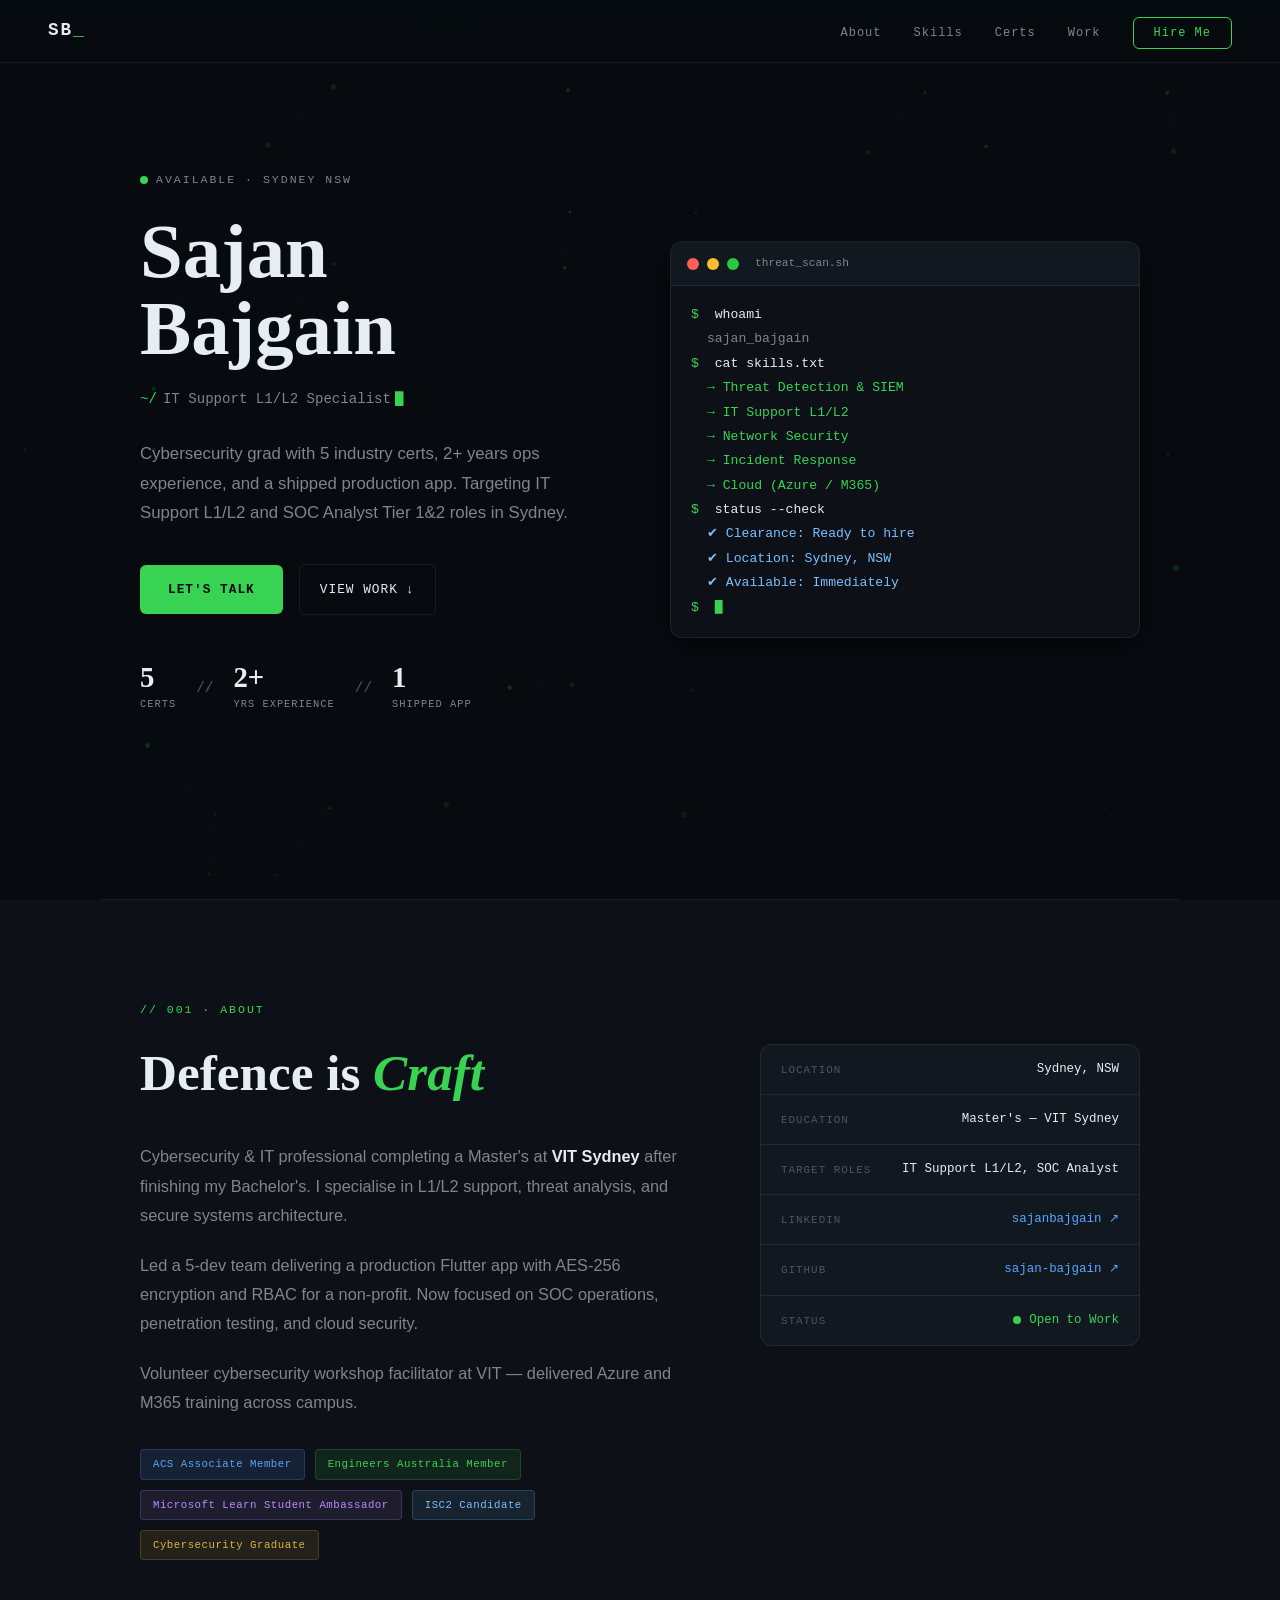
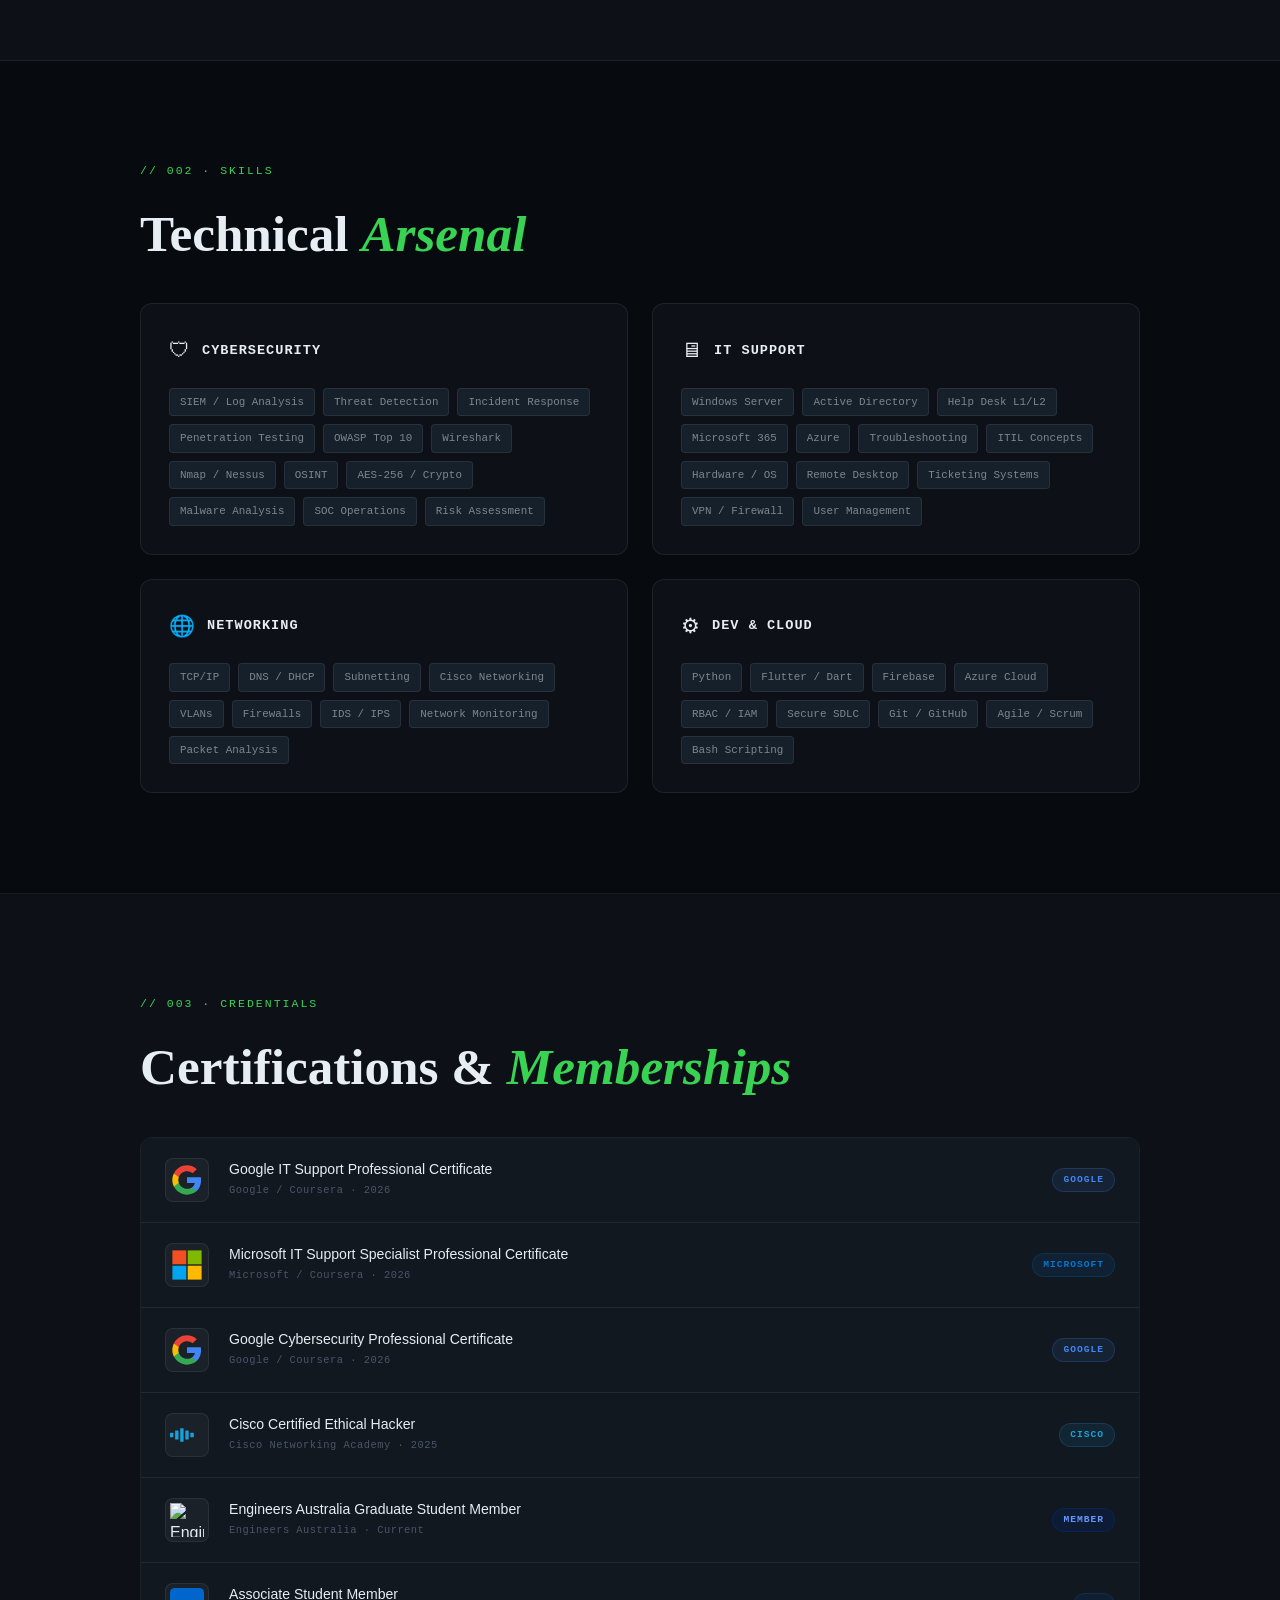
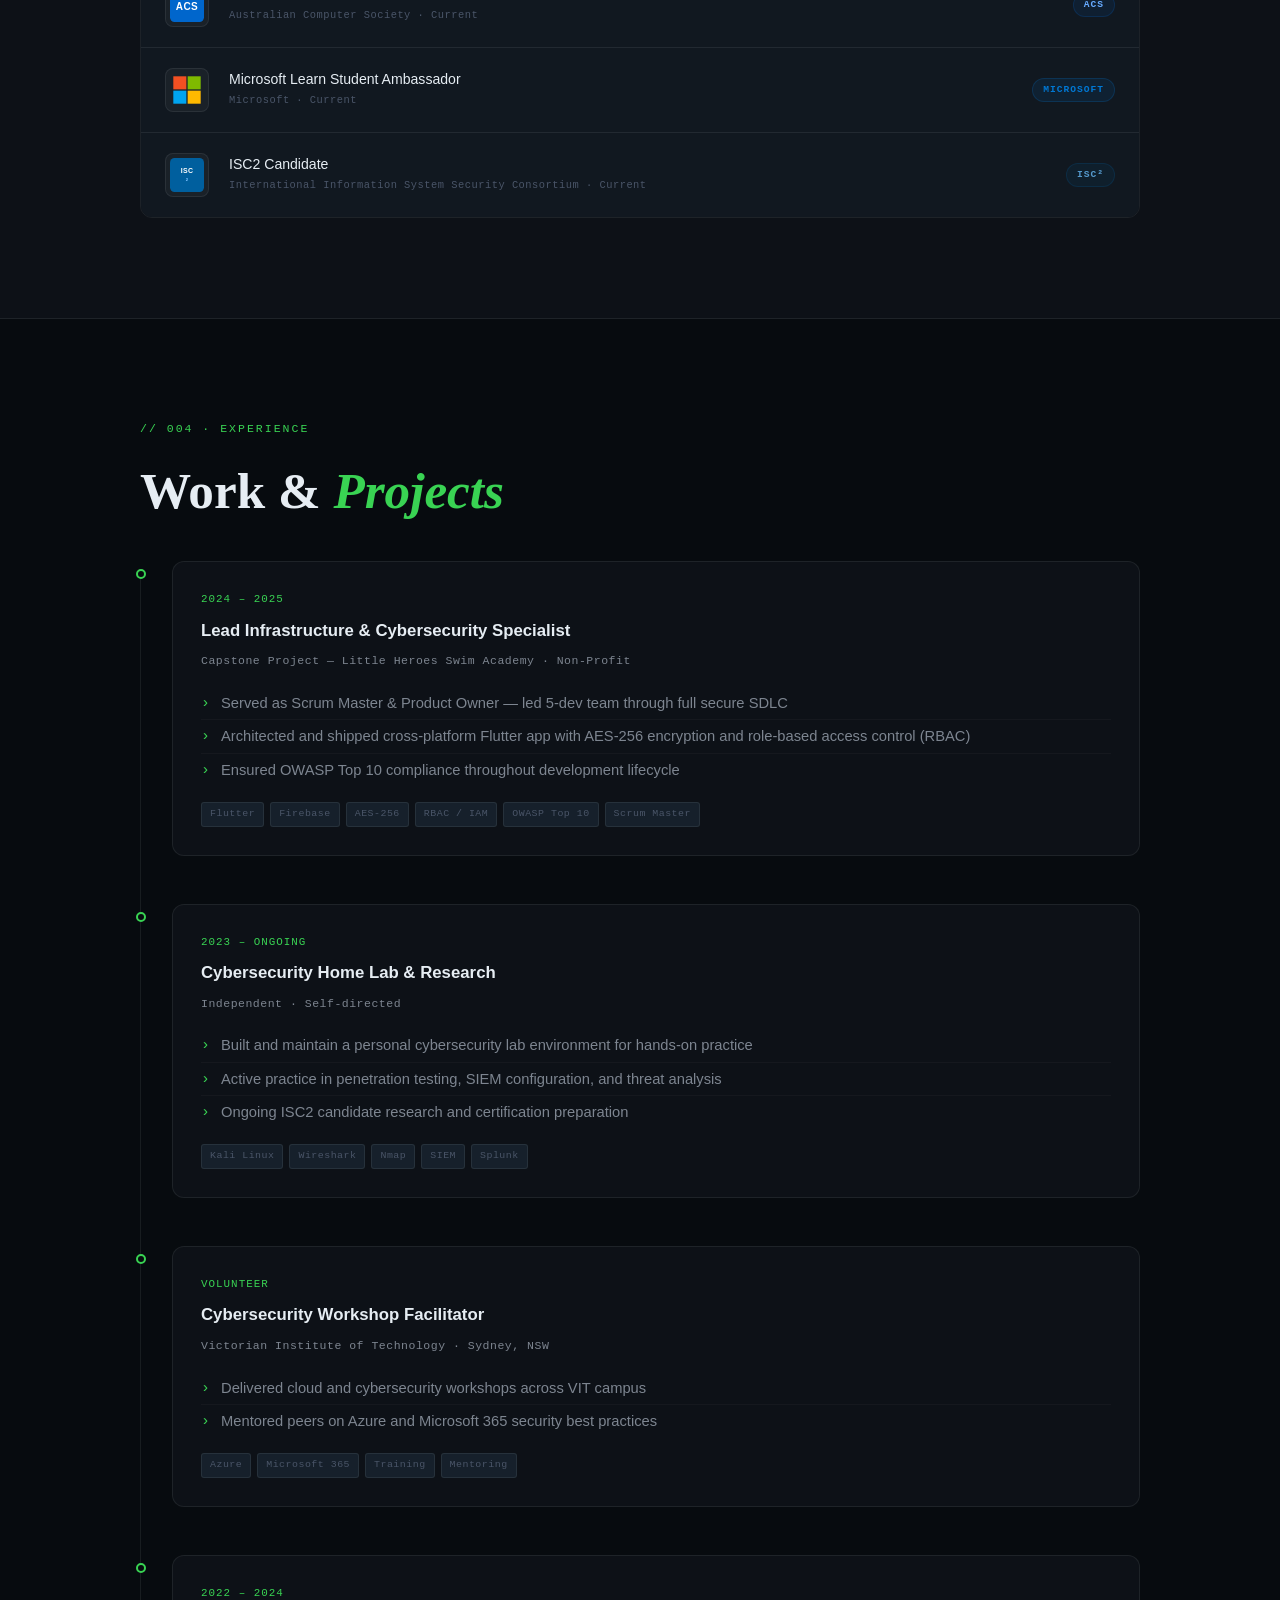
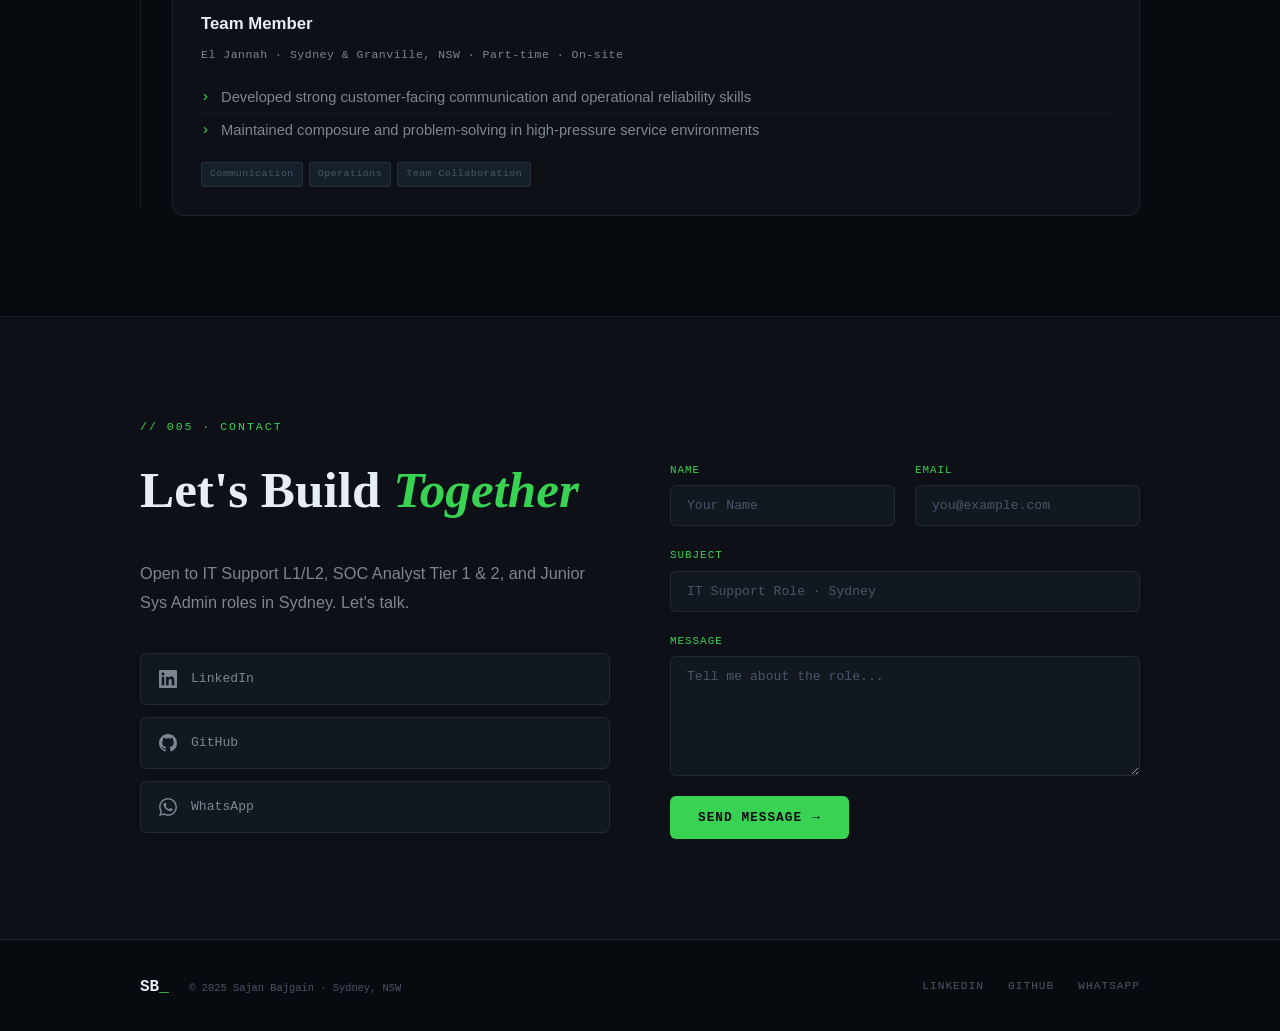
==== commit b1f531ad: "Replace images with SVG logos and update form success message" ====
--- a/index.html
+++ b/index.html
@@ -1260,7 +1260,12 @@
 
       <div class="cert-row">
         <div class="cert-logo">
-          <img src="https://upload.wikimedia.org/wikipedia/commons/thumb/5/53/Google_%22G%22_Logo.svg/96px-Google_%22G%22_Logo.svg.png" alt="Google" loading="lazy">
+          <svg viewBox="0 0 48 48" xmlns="http://www.w3.org/2000/svg" style="width:32px;height:32px;">
+  <path fill="#4285F4" d="M45.12 24.5c0-1.56-.14-3.06-.4-4.5H24v8.51h11.84c-.51 2.75-2.06 5.08-4.39 6.64v5.52h7.11c4.16-3.83 6.56-9.47 6.56-16.17z"/>
+  <path fill="#34A853" d="M24 46c5.94 0 10.92-1.97 14.56-5.33l-7.11-5.52c-1.97 1.32-4.49 2.1-7.45 2.1-5.73 0-10.58-3.87-12.31-9.07H4.34v5.7C7.96 41.07 15.4 46 24 46z"/>
+  <path fill="#FBBC05" d="M11.69 28.18C11.25 26.86 11 25.45 11 24s.25-2.86.69-4.18v-5.7H4.34C2.85 17.09 2 20.45 2 24c0 3.55.85 6.91 2.34 9.88l7.35-5.7z"/>
+  <path fill="#EA4335" d="M24 10.75c3.23 0 6.13 1.11 8.41 3.29l6.31-6.31C34.91 4.18 29.93 2 24 2 15.4 2 7.96 6.93 4.34 14.12l7.35 5.7c1.73-5.2 6.58-9.07 12.31-9.07z"/>
+</svg>
         </div>
         <div class="cert-info">
           <div class="cert-name">Google IT Support Professional Certificate</div>
@@ -1271,7 +1276,12 @@
 
       <div class="cert-row">
         <div class="cert-logo">
-          <img src="https://upload.wikimedia.org/wikipedia/commons/thumb/4/44/Microsoft_logo.svg/96px-Microsoft_logo.svg.png" alt="Microsoft" loading="lazy">
+          <svg viewBox="0 0 23 23" xmlns="http://www.w3.org/2000/svg" style="width:32px;height:32px;">
+  <rect x="1" y="1" width="10" height="10" fill="#F25022"/>
+  <rect x="12" y="1" width="10" height="10" fill="#7FBA00"/>
+  <rect x="1" y="12" width="10" height="10" fill="#00A4EF"/>
+  <rect x="12" y="12" width="10" height="10" fill="#FFB900"/>
+</svg>
         </div>
         <div class="cert-info">
           <div class="cert-name">Microsoft IT Support Specialist Professional Certificate</div>
@@ -1282,7 +1292,12 @@
 
       <div class="cert-row">
         <div class="cert-logo">
-          <img src="https://upload.wikimedia.org/wikipedia/commons/thumb/5/53/Google_%22G%22_Logo.svg/96px-Google_%22G%22_Logo.svg.png" alt="Google" loading="lazy">
+          <svg viewBox="0 0 48 48" xmlns="http://www.w3.org/2000/svg" style="width:32px;height:32px;">
+  <path fill="#4285F4" d="M45.12 24.5c0-1.56-.14-3.06-.4-4.5H24v8.51h11.84c-.51 2.75-2.06 5.08-4.39 6.64v5.52h7.11c4.16-3.83 6.56-9.47 6.56-16.17z"/>
+  <path fill="#34A853" d="M24 46c5.94 0 10.92-1.97 14.56-5.33l-7.11-5.52c-1.97 1.32-4.49 2.1-7.45 2.1-5.73 0-10.58-3.87-12.31-9.07H4.34v5.7C7.96 41.07 15.4 46 24 46z"/>
+  <path fill="#FBBC05" d="M11.69 28.18C11.25 26.86 11 25.45 11 24s.25-2.86.69-4.18v-5.7H4.34C2.85 17.09 2 20.45 2 24c0 3.55.85 6.91 2.34 9.88l7.35-5.7z"/>
+  <path fill="#EA4335" d="M24 10.75c3.23 0 6.13 1.11 8.41 3.29l6.31-6.31C34.91 4.18 29.93 2 24 2 15.4 2 7.96 6.93 4.34 14.12l7.35 5.7c1.73-5.2 6.58-9.07 12.31-9.07z"/>
+</svg>
         </div>
         <div class="cert-info">
           <div class="cert-name">Google Cybersecurity Professional Certificate</div>
@@ -1293,7 +1308,13 @@
 
       <div class="cert-row">
         <div class="cert-logo cert-logo-cisco">
-          <span>CISCO</span>
+          <svg viewBox="0 0 60 28" xmlns="http://www.w3.org/2000/svg" style="width:38px;height:22px;">
+  <rect x="0"  y="10" width="6" height="8"  rx="1" fill="#1BA0D7"/>
+  <rect x="9"  y="6"  width="6" height="16" rx="1" fill="#1BA0D7"/>
+  <rect x="18" y="2"  width="6" height="24" rx="1" fill="#1BA0D7"/>
+  <rect x="27" y="6"  width="6" height="16" rx="1" fill="#1BA0D7"/>
+  <rect x="36" y="10" width="6" height="8"  rx="1" fill="#1BA0D7"/>
+</svg>
         </div>
         <div class="cert-info">
           <div class="cert-name">Cisco Certified Ethical Hacker</div>
@@ -1315,7 +1336,10 @@
 
       <div class="cert-row">
         <div class="cert-logo cert-logo-acs">
-          <span>ACS</span>
+          <svg viewBox="0 0 44 44" xmlns="http://www.w3.org/2000/svg" style="width:36px;height:36px;">
+  <rect width="44" height="44" rx="6" fill="#0066cc"/>
+  <text x="22" y="28" font-family="Arial,sans-serif" font-size="13" font-weight="800" fill="#ffffff" text-anchor="middle" letter-spacing="0.5">ACS</text>
+</svg>
         </div>
         <div class="cert-info">
           <div class="cert-name">Associate Student Member</div>
@@ -1326,7 +1350,12 @@
 
       <div class="cert-row">
         <div class="cert-logo cert-logo-ms-blue">
-          <img src="https://upload.wikimedia.org/wikipedia/commons/thumb/4/44/Microsoft_logo.svg/96px-Microsoft_logo.svg.png" alt="Microsoft" loading="lazy">
+          <svg viewBox="0 0 23 23" xmlns="http://www.w3.org/2000/svg" style="width:32px;height:32px;">
+  <rect x="1" y="1" width="10" height="10" fill="#F25022"/>
+  <rect x="12" y="1" width="10" height="10" fill="#7FBA00"/>
+  <rect x="1" y="12" width="10" height="10" fill="#00A4EF"/>
+  <rect x="12" y="12" width="10" height="10" fill="#FFB900"/>
+</svg>
         </div>
         <div class="cert-info">
           <div class="cert-name">Microsoft Learn Student Ambassador</div>
@@ -1337,7 +1366,11 @@
 
       <div class="cert-row">
         <div class="cert-logo cert-logo-isc2">
-          <span>ISC²</span>
+          <svg viewBox="0 0 44 44" xmlns="http://www.w3.org/2000/svg" style="width:36px;height:36px;">
+  <rect width="44" height="44" rx="6" fill="#005f9e"/>
+  <text x="22" y="20" font-family="Arial,sans-serif" font-size="9" font-weight="800" fill="#ffffff" text-anchor="middle">ISC</text>
+  <text x="22" y="32" font-family="Arial,sans-serif" font-size="9" font-weight="800" fill="#79c0ff" text-anchor="middle">²</text>
+</svg>
         </div>
         <div class="cert-info">
           <div class="cert-name">ISC2 Candidate</div>
@@ -1473,8 +1506,8 @@
           <button type="submit" class="btn-primary form-submit">
             Send Message <span class="arrow">→</span>
           </button>
-          <div id="form-success" class="form-success" style="display:none">✔ Message sent — I'll be in touch within 24 hours.</div>
         </form>
+        <div id="form-success" class="form-success" style="display:none">✔ Message sent — I'll be in touch within 24 hours.</div>
       </div>
     </div>
   </div>
@@ -1714,8 +1747,13 @@
       });
 
       if (res.ok) {
-        form.style.display = 'none';
-        if (successEl) successEl.style.display = 'block';
+        form.reset();
+        btn.textContent = 'Send Message →';
+        btn.disabled = false;
+        if (successEl) {
+          successEl.style.display = 'block';
+          setTimeout(() => { successEl.style.display = 'none'; }, 6000);
+        }
       } else {
         btn.disabled = false;
         btn.textContent = 'Try Again';
